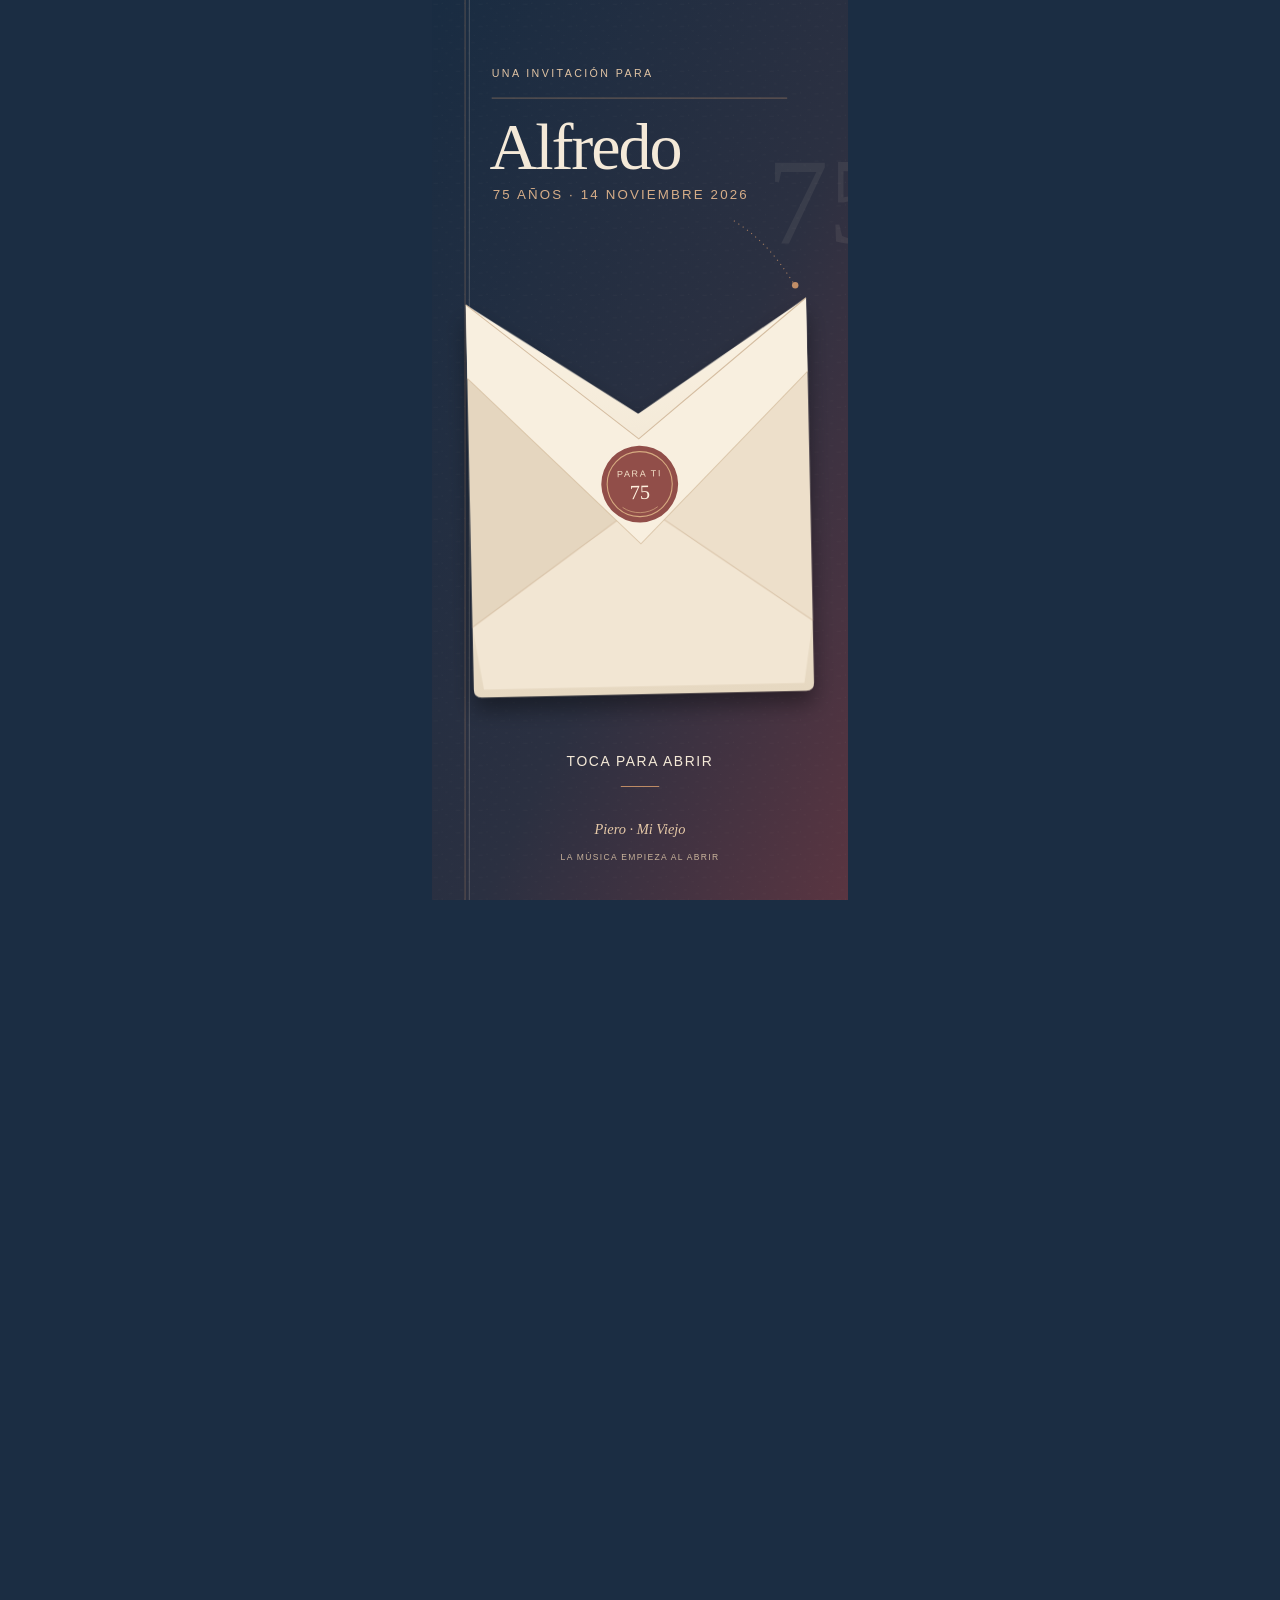
==== index.html @ 509a2fe3 "Publish Alfredo invitation site" ====
<!doctype html>
<html lang="es-MX">
  <head>
    <meta charset="utf-8">
    <meta name="viewport" content="width=device-width, initial-scale=1, viewport-fit=cover">
    <meta name="theme-color" content="#1b2d43">
    <meta name="description" content="Acompáñanos a celebrar los 75 años de Alfredo el sábado 14 de noviembre de 2026 en Glück Salón de Eventos.">
    <title>Mis 75 años · Alfredo</title>
    <link rel="stylesheet" href="./styles.css">
    <script src="./app.js" defer></script>
  </head>
  <body>
    <div id="opening" class="opening" role="dialog" aria-modal="true" aria-label="Invitación cerrada">
      <div class="opening-artboard" id="opening-artboard">
        <img class="opening-background" src="./assets/graphics/apertura-fondo.svg" alt="" aria-hidden="true">
        <img class="envelope-base" src="./assets/graphics/sobre-base.svg" alt="" aria-hidden="true">
        <img class="envelope-flap" src="./assets/graphics/sobre-solapa.svg" alt="" aria-hidden="true">
        <img class="envelope-seal" src="./assets/graphics/sobre-sello.svg" alt="" aria-hidden="true">
        <button id="open-invitation" class="open-target" type="button">
          <span class="visually-hidden">Abrir la invitación y comenzar la música</span>
        </button>
      </div>
    </div>

    <main id="invitation" class="invitation" aria-hidden="true" inert>
      <img class="master-art" src="./master-art.svg" alt="" aria-hidden="true" fetchpriority="high">

      <div class="visual-copy" aria-hidden="true">
        <span class="at sans meta" data-x="43" data-y="90" data-size="18" data-track="4.2">UNA NOCHE PARA CELEBRAR</span>
        <span class="at sans meta align-end" data-x="737" data-y="90" data-size="18" data-track="2.5">14 · XI · 2026</span>
        <span class="at sans meta wine" data-x="48" data-y="1043" data-size="25" data-track="5">MIS</span>
        <span class="at serif title-75" data-x="39" data-y="1294" data-size="252" data-track="-12">75</span>
        <span class="at sans anos" data-x="363" data-y="1191" data-size="58" data-track="5">AÑOS</span>
        <span class="at serif alfredo" data-x="359" data-y="1281" data-size="78">Alfredo</span>
        <span class="at serif italic wine" data-x="363" data-y="1351" data-size="26">Una vida llena de historias</span>
        <span class="at sans micro" data-x="47" data-y="1490" data-size="15" data-track="3">UNA INVITACIÓN HECHA PARA COMPARTIR</span>

        <span class="at sans date-label" data-x="46" data-y="1665" data-size="24" data-track="3">SÁBADO</span>
        <span class="at serif date-number" data-x="26" data-y="2040" data-size="370" data-track="-29">14</span>
        <span class="at sans month" data-x="52" data-y="2131" data-size="27" data-track="2.2">NOVIEMBRE</span>
        <span class="at serif year" data-x="53" data-y="2202" data-size="54">2026</span>
        <span class="at sans time-label" data-x="52" data-y="2319" data-size="22" data-track="1.8">A PARTIR DE</span>
        <span class="at serif event-time" data-x="51" data-y="2405" data-size="58">6:00 p. m.</span>
        <span class="at sans countdown-label" data-x="49" data-y="2550" data-size="22" data-track="3.4">FALTAN</span>
        <div class="at countdown" data-x="48" data-y="2640" data-size="59" role="timer" aria-label="Cuenta regresiva para el cumpleaños de Alfredo">
          <span class="count-unit"><b id="days">—</b><small>días</small></span>
          <span class="count-unit"><b id="hours">—</b><small>hrs</small></span>
          <span class="count-unit"><b id="minutes">—</b><small>min</small></span>
        </div>
        <span class="at sans calendar-overline" data-x="160" data-y="2764" data-size="19" data-track="1.2">GUARDA LA FECHA</span>
        <span class="at serif calendar-label" data-x="160" data-y="2799" data-size="24">Añadir al</span>
        <span class="at serif calendar-label" data-x="160" data-y="2825" data-size="24">calendario</span>
        <span class="at sans venue-overline" data-x="52" data-y="3315" data-size="22" data-track="3.2">NOS ENCONTRAMOS EN</span>
        <span class="at serif venue-name" data-x="46" data-y="3460" data-size="96">Glück</span>
        <span class="at sans venue-type" data-x="53" data-y="3522" data-size="27" data-track="1.4">SALÓN DE EVENTOS</span>
        <span class="at sans address" data-x="52" data-y="3631" data-size="27">Ciprés 585 · Mactumatza</span>
        <span class="at sans address" data-x="52" data-y="3677" data-size="27">29057 Tuxtla Gutiérrez</span>
        <span class="at sans address" data-x="52" data-y="3723" data-size="27">Chiapas, México</span>
        <span class="at sans maps-label" data-x="77" data-y="3844" data-size="23" data-track="1.5">ABRIR EN MAPS ↗</span>

        <span class="at sans micro light" data-x="46" data-y="4424" data-size="15" data-track="3">ALFREDO · 75</span>
        <span class="at serif italic light pause-caption" data-x="46" data-y="5744" data-size="28">Una vida llena de historias.</span>

        <span class="at sans dress-label" data-x="373" data-y="6056" data-size="22" data-track="3">VESTIMENTA</span>
        <span class="at serif dress-line" data-x="369" data-y="6186" data-size="49">Casual</span>
        <span class="at serif italic wine dress-line" data-x="369" data-y="6247" data-size="49">elegante</span>
        <span class="at sans dress-copy" data-x="370" data-y="6361" data-size="32">Ven como te</span>
        <span class="at sans dress-copy" data-x="370" data-y="6411" data-size="32">sientas bien.</span>

        <span class="at sans gifts-label" data-x="49" data-y="7107" data-size="22" data-track="3">UN DETALLE</span>
        <span class="at serif gifts-line" data-x="44" data-y="7235" data-size="51">Tu presencia es</span>
        <span class="at serif italic gifts-line" data-x="44" data-y="7298" data-size="51">lo más importante</span>
        <span class="at serif gifts-line" data-x="44" data-y="7361" data-size="51">para mí.</span>
        <span class="at sans gifts-copy" data-x="47" data-y="7476" data-size="30">No hace falta que me</span>
        <span class="at sans gifts-copy" data-x="47" data-y="7518" data-size="30">traigas un regalo. Si</span>
        <span class="at sans gifts-copy" data-x="47" data-y="7560" data-size="30">deseas tener un detalle</span>
        <span class="at sans gifts-copy" data-x="47" data-y="7602" data-size="30">en efectivo, habrá un</span>
        <span class="at sans gifts-copy" data-x="47" data-y="7644" data-size="30">buzón en la entrada.</span>
        <span class="at sans rsvp-label" data-x="47" data-y="8165" data-size="21" data-track="2.5">CONFIRMA TU ASISTENCIA</span>
        <span class="at serif rsvp-title" data-x="44" data-y="8290" data-size="59">¿Vienes?</span>
        <span class="at sans rsvp-copy" data-x="48" data-y="8401" data-size="28">Confirma antes del</span>
        <span class="at sans rsvp-copy" data-x="48" data-y="8444" data-size="28">1 de noviembre de 2026.</span>
        <span class="at sans whatsapp-overline" data-x="133" data-y="8569" data-size="20" data-track=".8">CONFIRMAR POR</span>
        <span class="at serif whatsapp-label" data-x="133" data-y="8605" data-size="32">WhatsApp</span>
        <span class="at sans phone" data-x="48" data-y="8707" data-size="28" data-track=".7">+52 961 307 0923</span>
        <span class="at serif italic song" data-x="48" data-y="8848" data-size="18">Piero · Mi Viejo</span>
        <span class="at sans music-note" data-x="48" data-y="8934" data-size="19" data-track="1.5">MÚSICA AL ABRIR LA INVITACIÓN</span>
        <span class="at sans ending-meta" data-x="46" data-y="9092" data-size="19" data-track="1.8">UNA NOCHE · UNA CANCIÓN · MUCHAS HISTORIAS</span>

        <span class="at sans closing-label" data-x="49" data-y="9335" data-size="21" data-track="2.7">HASTA PRONTO</span>
        <span class="at serif closing-line" data-x="44" data-y="9438" data-size="43">Será un honor</span>
        <span class="at serif italic closing-line" data-x="44" data-y="9492" data-size="43">compartir esta noche</span>
        <span class="at serif closing-line" data-x="44" data-y="9546" data-size="43">contigo.</span>
        <span class="at sans bottom-meta" data-x="47" data-y="10107" data-size="13" data-track="3">ALFREDO · 75 AÑOS · 14 NOVIEMBRE 2026</span>
      </div>

      <div id="map-view" class="map-view" data-x="45" data-y="3892" data-w="690" data-h="350">
        <iframe title="Mapa real de Glück Salón de Eventos en Tuxtla Gutiérrez" data-src="https://www.google.com/maps?q=Gl%C3%BCck%20Sal%C3%B3n%20de%20Eventos%2C%20Cipr%C3%A9s%20585%2C%20Mactumatza%2C%2029057%20Tuxtla%20Guti%C3%A9rrez%2C%20Chiapas%2C%20M%C3%A9xico&output=embed" loading="lazy" referrerpolicy="no-referrer-when-downgrade"></iframe>
      </div>

      <a id="maps-link" class="hotspot map-hotspot" data-x="52" data-y="3795" data-w="310" data-h="90" target="_blank" rel="noopener noreferrer" aria-label="Abrir Glück Salón de Eventos en Google Maps"></a>
      <button id="calendar-button" class="hotspot calendar-hotspot" data-x="48" data-y="2731" data-w="312" data-h="112" type="button" aria-label="Añadir 75 años de Alfredo al calendario">
        <span class="visually-hidden">Añadir 75 años de Alfredo al calendario</span>
      </button>
      <a id="whatsapp-link" class="hotspot whatsapp-hotspot" data-x="44" data-y="8522" data-w="357" data-h="105" target="_blank" rel="noopener noreferrer" aria-label="Confirmar asistencia por WhatsApp"></a>

      <div class="paper-peel paper-peel--portrait" data-peel="portrait" aria-hidden="true"></div>
      <div class="paper-peel paper-peel--attire" data-peel="attire" aria-hidden="true"></div>
      <div class="paper-peel paper-peel--music" data-peel="music" aria-hidden="true"></div>

      <div class="semantic-content visually-hidden">
        <h1 id="event-title" tabindex="-1">Mis 75 años · Alfredo</h1>
        <section aria-labelledby="semantic-date">
          <h2 id="semantic-date">Fecha y hora</h2>
          <p>Sábado 14 de noviembre de 2026 a las 6:00 p. m., hora de America/Mexico_City.</p>
          <p>Faltan <span id="countdown-words" aria-live="polite">—</span> para la celebración.</p>
        </section>
        <section aria-labelledby="semantic-place">
          <h2 id="semantic-place">Lugar</h2>
          <p>Glück Salón de Eventos, Ciprés 585, Mactumatza, 29057 Tuxtla Gutiérrez, Chiapas, México.</p>
        </section>
        <section aria-labelledby="semantic-attire">
          <h2 id="semantic-attire">Vestimenta</h2>
          <p>Casual elegante. Ven como te sientas bien.</p>
        </section>
        <section aria-labelledby="semantic-gifts">
          <h2 id="semantic-gifts">Regalos</h2>
          <p>Tu presencia es lo más importante para mí. No hace falta que me traigas un regalo. Si deseas tener un detalle en efectivo, habrá un buzón en la entrada.</p>
        </section>
        <section aria-labelledby="semantic-rsvp">
          <h2 id="semantic-rsvp">Confirmación</h2>
          <p>Confirma antes del 1 de noviembre de 2026 al +52 961 307 0923 por WhatsApp.</p>
        </section>
        <p>Será un honor compartir esta noche contigo.</p>
      </div>
    </main>

    <audio id="event-song" preload="none" loop src="./assets/audio/Piero - Mi Viejo - 1970 ® 4K.mp3"></audio>
    <button id="music-toggle" class="music-toggle" type="button" aria-label="Pausar música" aria-pressed="true" hidden>
      <span class="sound-mark" aria-hidden="true"><i></i><i></i><i></i></span>
      <span class="visually-hidden" id="music-label">Pausar música</span>
    </button>
    <p id="audio-status" class="audio-status" aria-live="polite" hidden></p>
  </body>
</html>
---- styles.css ----
:root {
  color-scheme: light;
  --ink: #192b40;
  --paper: #f0e6d2;
  --wine: #914e49;
  --copper: #a87550;
  --night: #1b2d43;
  --serif: Georgia, 'Times New Roman', serif;
  --sans: Arial, Helvetica, sans-serif;
}

* { box-sizing: border-box; }

html {
  background: var(--night);
  scroll-behavior: smooth;
  -webkit-text-size-adjust: 100%;
}

body {
  margin: 0;
  min-width: 320px;
  background: var(--night);
  color: var(--ink);
  font-family: var(--sans);
  overflow-x: hidden;
}

body:not(.is-open) { overflow: hidden; }
body.is-open { overflow-x: hidden; overflow-y: auto; }

button, a { -webkit-tap-highlight-color: transparent; }

.visually-hidden,
.sr-only {
  position: absolute !important;
  width: 1px !important;
  height: 1px !important;
  padding: 0 !important;
  margin: -1px !important;
  overflow: hidden !important;
  clip: rect(0, 0, 0, 0) !important;
  white-space: nowrap !important;
  border: 0 !important;
}

.opening {
  position: fixed;
  z-index: 50;
  inset: 0;
  display: grid;
  place-items: center;
  overflow: hidden;
  background: var(--night);
  transform: translateY(0);
  transition: transform 950ms cubic-bezier(.72, .02, .3, .99);
  will-change: transform;
}

.opening-artboard {
  position: relative;
  width: min(100vw, calc(100svh * .4621));
  aspect-ratio: 390 / 844;
  overflow: visible;
  isolation: isolate;
}

.opening-artboard > img {
  position: absolute;
  inset: 0;
  display: block;
  width: 100%;
  height: 100%;
  object-fit: fill;
  pointer-events: none;
  user-select: none;
}

.opening-background { z-index: 0; }
.envelope-base { z-index: 1; }
.envelope-flap {
  z-index: 2;
  transform-origin: 50% 33.45%;
  transform-style: preserve-3d;
  backface-visibility: hidden;
  transition: transform 760ms cubic-bezier(.2, .74, .3, 1), opacity 650ms ease;
}
.envelope-seal {
  z-index: 3;
  transform-origin: 50% 53.8%;
  transition: transform 320ms ease, opacity 300ms ease;
}

.open-target {
  position: absolute;
  z-index: 5;
  left: 14%;
  top: 82.3%;
  width: 72%;
  height: 8.2%;
  padding: 0;
  border: 0;
  border-radius: 999px;
  background: transparent;
  color: transparent;
  cursor: pointer;
}

.open-target::after {
  position: absolute;
  right: 37%;
  bottom: 10%;
  left: 37%;
  height: 1px;
  background: #bd8b65;
  content: '';
  opacity: 0;
  transform: scaleX(.6);
  transition: opacity 180ms ease, transform 220ms ease;
}

.open-target:hover::after,
.open-target:focus-visible::after { opacity: 1; transform: scaleX(1); }

.opening.is-opening {
  pointer-events: none;
  transform: translateY(-102%);
  transition-delay: 360ms;
}

.opening.is-opening .envelope-flap {
  transform: rotateX(-164deg);
  opacity: .62;
  transition-delay: 70ms;
}

.opening.is-opening .envelope-seal {
  transform: translateY(-14%) scale(.82);
  opacity: 0;
}

.opening.is-opening .envelope-base {
  transform: translateY(-2.5%);
  transition: transform 760ms cubic-bezier(.2, .74, .3, 1);
}

.invitation {
  position: relative;
  width: min(100vw, 430px);
  height: calc(5075px * var(--scale, 1));
  margin-inline: auto;
  overflow: hidden;
  background: var(--paper);
  visibility: hidden;
  isolation: isolate;
}

body.is-open .invitation { visibility: visible; }

.master-art {
  position: absolute;
  z-index: 0;
  inset: 0;
  display: block;
  width: 100%;
  height: 100%;
  object-fit: fill;
  pointer-events: none;
  user-select: none;
}

.visual-copy {
  position: absolute;
  z-index: 2;
  inset: 0;
  pointer-events: none;
  font-synthesis: none;
}

.at {
  position: absolute;
  left: 0;
  top: 0;
  max-width: 96%;
  white-space: nowrap;
  line-height: 1.05;
  transform: translateY(-.82em);
  transform-origin: left bottom;
}

.sans { font-family: var(--sans); }
.serif { font-family: var(--serif); }
.italic { font-style: italic; }
.wine { color: var(--wine); }
.light { color: #f5ead8; }
.meta { color: #27384a; }
.micro { color: #89705d; }
.align-end { transform: translate(-100%, -.82em); }
.title-75 { line-height: .78; }
.anos { color: var(--ink); font-weight: 700; }
.date-label, .time-label { color: #9a574d; }
.date-number { color: var(--ink); line-height: .78; }
.month { color: var(--ink); font-weight: 700; }
.year, .event-time { color: var(--ink); }
.countdown-label { color: var(--wine); }
.countdown {
  display: flex;
  align-items: flex-start;
  gap: 9px;
  color: var(--ink);
  transform: translateY(-.86em);
}
.count-unit {
  display: grid;
  min-width: 34px;
  justify-items: center;
  line-height: .95;
}
.count-unit b {
  font-family: var(--serif);
  font-size: .82em;
  font-weight: 400;
  font-variant-numeric: tabular-nums;
}
.count-unit small {
  margin-top: 2px;
  font-family: var(--sans);
  font-size: .34em;
  letter-spacing: .04em;
  line-height: 1.15;
  text-transform: uppercase;
}
.calendar-overline, .calendar-label { color: #f3e8d6; }
.venue-overline { color: #d6b795; }
.venue-name, .venue-type, .address { color: #f5ead8; }
.maps-label { color: #f5ead8; }
.pause-caption { color: #f5ead8; }
.dress-label, .gifts-label, .closing-label { color: #98534a; }
.rsvp-label { color: #d6b795; }
.dress-line, .dress-copy { color: var(--ink); }
.gifts-line { color: #fff1de; }
.gifts-copy { color: #f4e7d5; }
.rsvp-title { color: #f6ead8; }
.rsvp-copy, .music-note, .ending-meta { color: #f4e8d7; }
.whatsapp-overline, .whatsapp-label { color: var(--ink); }
.phone, .song { color: #d5b38f; }
.closing-line { color: var(--ink); }
.bottom-meta { color: #f5ead8; }

.map-view {
  position: absolute;
  z-index: 1;
  overflow: hidden;
  border: 1px solid rgba(214, 183, 149, .75);
  background: #e3d5c0;
  clip-path: polygon(0 1%, 99.6% 0, 100% 96%, 97% 100%, 0 98%);
}

.map-view iframe {
  display: block;
  width: 100%;
  height: 100%;
  border: 0;
  filter: saturate(.84) sepia(.08);
}

.hotspot {
  position: absolute;
  z-index: 4;
  display: block;
  padding: 0;
  border: 0;
  background: transparent;
  color: transparent;
  cursor: pointer;
  -webkit-tap-highlight-color: transparent;
}

.hotspot:focus-visible {
  outline: 3px solid #f6c889;
  outline-offset: 3px;
  border-radius: 2px;
}

.calendar-hotspot:hover,
.whatsapp-hotspot:hover { filter: drop-shadow(0 4px 5px rgba(20, 33, 48, .24)); transform: translateY(-2px); }
.map-hotspot:hover { background: rgba(255, 250, 239, .08); }

.paper-peel { display: none; }
body.motion-ready .paper-peel {
  position: absolute;
  z-index: 3;
  display: block;
  pointer-events: none;
  transition: transform 720ms cubic-bezier(.18, .72, .26, 1), opacity 200ms ease;
  will-change: transform;
}

.paper-peel--portrait {
  background: linear-gradient(135deg, #eadfc9, #f5eddf 64%, #e3d4bc);
  clip-path: polygon(0 0,100% 0,100% 97%,96% 100%,89% 98%,82% 100%,73% 97%,65% 100%,57% 98%,49% 100%,40% 97%,31% 100%,23% 98%,15% 100%,7% 98%,0 100%);
}
.paper-peel--attire {
  background: linear-gradient(130deg,#f4ead9,#dfd0b9);
  clip-path: polygon(0 0,100% 0,100% 98%,92% 100%,82% 97%,72% 100%,61% 97%,50% 100%,40% 97%,30% 100%,19% 97%,8% 100%,0 98%);
  box-shadow: 5px 8px 15px rgba(33,37,44,.14);
}
.paper-peel--music {
  background: linear-gradient(135deg,#1a2d43,#2c3142);
  clip-path: polygon(0 0,100% 0,100% 100%,0 100%,4% 94%,0 87%,4% 78%,0 68%,4% 58%,0 48%,4% 38%,0 28%,4% 18%,0 9%);
}
.paper-peel.is-open { transform: translateY(-103%); }
.paper-peel--music.is-open { transform: translateX(103%); }

.music-toggle {
  position: fixed;
  z-index: 20;
  right: max(16px, calc((100vw - 430px) / 2 + 16px));
  bottom: max(16px, calc(env(safe-area-inset-bottom) + 12px));
  display: grid;
  width: 44px;
  height: 44px;
  place-items: center;
  padding: 0;
  border: 1px solid rgba(237, 220, 194, .58);
  border-radius: 50%;
  background: rgba(25, 43, 64, .92);
  color: #f6ead8;
  box-shadow: 0 3px 12px rgba(18, 28, 40, .22);
  cursor: pointer;
  transition: background 180ms ease, transform 180ms ease;
}
.music-toggle:hover { background: #914e49; transform: translateY(-1px); }
.music-toggle:focus-visible { outline: 3px solid #f6c889; outline-offset: 3px; }
.music-toggle[hidden] { display: none; }
.sound-mark { display: flex; height: 16px; align-items: center; gap: 3px; }
.sound-mark i { display: block; width: 2px; border-radius: 2px; background: currentColor; animation: sound-wave 760ms ease-in-out infinite alternate; }
.sound-mark i:nth-child(1) { height: 7px; animation-delay: -300ms; }
.sound-mark i:nth-child(2) { height: 14px; animation-delay: -120ms; }
.sound-mark i:nth-child(3) { height: 10px; animation-delay: -500ms; }
.music-toggle.is-paused .sound-mark i { height: 2px; animation: none; }

.audio-status {
  position: fixed;
  z-index: 19;
  right: max(68px, calc((100vw - 430px) / 2 + 68px));
  bottom: max(20px, calc(env(safe-area-inset-bottom) + 16px));
  max-width: 210px;
  margin: 0;
  padding: 8px 11px;
  border-radius: 2px;
  background: #f3e8d6;
  color: var(--ink);
  font: 12px/1.35 var(--sans);
  box-shadow: 0 2px 10px rgba(18, 28, 40, .2);
}
.audio-status[hidden] { display: none; }

@keyframes sound-wave {
  from { transform: scaleY(.5); }
  to { transform: scaleY(1); }
}

@media (prefers-reduced-motion: reduce) {
  html { scroll-behavior: auto; }
  *, *::before, *::after {
    animation-duration: .01ms !important;
    animation-iteration-count: 1 !important;
    transition-duration: .01ms !important;
    scroll-behavior: auto !important;
  }
  .paper-peel { display: none !important; }
}
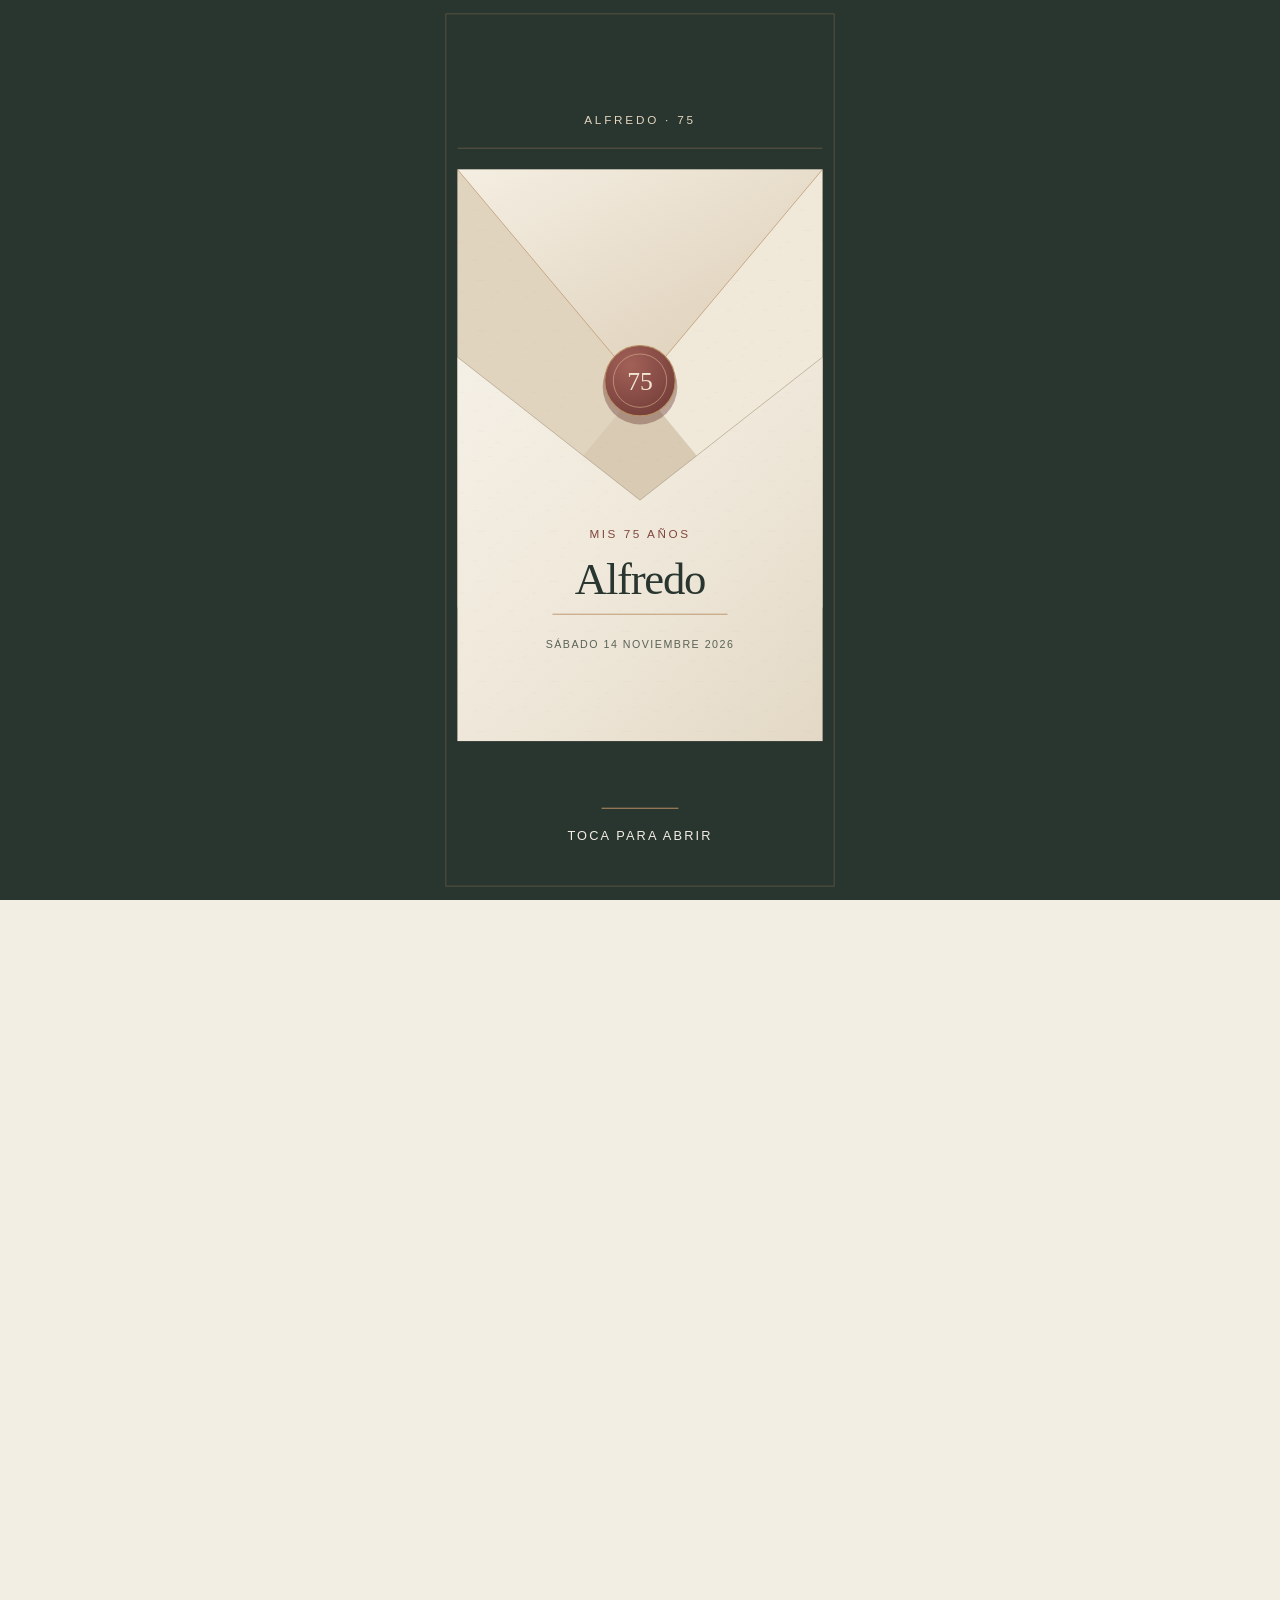
==== commit b99df0fd: "Publish new editorial invitation candidate" ====
--- a/index.html
+++ b/index.html
@@ -3,143 +3,87 @@
   <head>
     <meta charset="utf-8">
     <meta name="viewport" content="width=device-width, initial-scale=1, viewport-fit=cover">
-    <meta name="theme-color" content="#1b2d43">
-    <meta name="description" content="Acompáñanos a celebrar los 75 años de Alfredo el sábado 14 de noviembre de 2026 en Glück Salón de Eventos.">
+    <meta name="theme-color" content="#29352f">
+    <meta name="description" content="Invitación a los 75 años de Alfredo, el sábado 14 de noviembre de 2026 en Glück Salón de Eventos.">
     <title>Mis 75 años · Alfredo</title>
+    <link rel="preload" as="image" href="./assets/graphics/apertura-fondo.svg" type="image/svg+xml">
+    <link rel="preload" as="image" href="./design/master-nueva.svg" type="image/svg+xml">
     <link rel="stylesheet" href="./styles.css">
-    <script src="./app.js" defer></script>
+    <script src="./script.js" defer></script>
   </head>
-  <body>
+  <body class="is-closed">
     <div id="opening" class="opening" role="dialog" aria-modal="true" aria-label="Invitación cerrada">
-      <div class="opening-artboard" id="opening-artboard">
-        <img class="opening-background" src="./assets/graphics/apertura-fondo.svg" alt="" aria-hidden="true">
-        <img class="envelope-base" src="./assets/graphics/sobre-base.svg" alt="" aria-hidden="true">
-        <img class="envelope-flap" src="./assets/graphics/sobre-solapa.svg" alt="" aria-hidden="true">
-        <img class="envelope-seal" src="./assets/graphics/sobre-sello.svg" alt="" aria-hidden="true">
-        <button id="open-invitation" class="open-target" type="button">
+      <div class="opening-artboard">
+        <img class="opening-layer opening-background" src="./assets/graphics/apertura-fondo.svg" alt="" aria-hidden="true">
+        <img class="opening-layer envelope-body" src="./assets/graphics/sobre-cuerpo.svg" alt="" aria-hidden="true">
+        <img class="opening-layer envelope-flap" src="./assets/graphics/sobre-solapa.svg" alt="" aria-hidden="true">
+        <img class="opening-layer envelope-seal" src="./assets/graphics/sobre-sello.svg" alt="" aria-hidden="true">
+        <button id="open-invitation" class="open-target" type="button" aria-label="Abrir la invitación y comenzar la música">
           <span class="visually-hidden">Abrir la invitación y comenzar la música</span>
         </button>
       </div>
     </div>
 
     <main id="invitation" class="invitation" aria-hidden="true" inert>
-      <img class="master-art" src="./master-art.svg" alt="" aria-hidden="true" fetchpriority="high">
+      <h1 id="event-title" class="visually-hidden" tabindex="-1">Mis 75 años · Alfredo</h1>
+      <div class="artboard">
+        <img class="master-art" src="./design/master-nueva.svg" alt="" aria-hidden="true" fetchpriority="high">
+        <button id="music-toggle" class="music-toggle" type="button" aria-label="Pausar música" aria-pressed="true" hidden>
+          <span class="sound-mark" aria-hidden="true"><i></i><i></i><i></i></span>
+          <span id="music-label" class="visually-hidden">Pausar música</span>
+        </button>
+        <div class="paper-reveal paper-reveal--pause" data-reveal="pause" aria-hidden="true"></div>
+        <div class="paper-reveal paper-reveal--closing" data-reveal="closing" aria-hidden="true"></div>
 
-      <div class="visual-copy" aria-hidden="true">
-        <span class="at sans meta" data-x="43" data-y="90" data-size="18" data-track="4.2">UNA NOCHE PARA CELEBRAR</span>
-        <span class="at sans meta align-end" data-x="737" data-y="90" data-size="18" data-track="2.5">14 · XI · 2026</span>
-        <span class="at sans meta wine" data-x="48" data-y="1043" data-size="25" data-track="5">MIS</span>
-        <span class="at serif title-75" data-x="39" data-y="1294" data-size="252" data-track="-12">75</span>
-        <span class="at sans anos" data-x="363" data-y="1191" data-size="58" data-track="5">AÑOS</span>
-        <span class="at serif alfredo" data-x="359" data-y="1281" data-size="78">Alfredo</span>
-        <span class="at serif italic wine" data-x="363" data-y="1351" data-size="26">Una vida llena de historias</span>
-        <span class="at sans micro" data-x="47" data-y="1490" data-size="15" data-track="3">UNA INVITACIÓN HECHA PARA COMPARTIR</span>
+        <div class="countdown-values" aria-hidden="true">
+          <span id="days">—</span>
+          <span id="hours">—</span>
+          <span id="minutes">—</span>
+        </div>
 
-        <span class="at sans date-label" data-x="46" data-y="1665" data-size="24" data-track="3">SÁBADO</span>
-        <span class="at serif date-number" data-x="26" data-y="2040" data-size="370" data-track="-29">14</span>
-        <span class="at sans month" data-x="52" data-y="2131" data-size="27" data-track="2.2">NOVIEMBRE</span>
-        <span class="at serif year" data-x="53" data-y="2202" data-size="54">2026</span>
-        <span class="at sans time-label" data-x="52" data-y="2319" data-size="22" data-track="1.8">A PARTIR DE</span>
-        <span class="at serif event-time" data-x="51" data-y="2405" data-size="58">6:00 p. m.</span>
-        <span class="at sans countdown-label" data-x="49" data-y="2550" data-size="22" data-track="3.4">FALTAN</span>
-        <div class="at countdown" data-x="48" data-y="2640" data-size="59" role="timer" aria-label="Cuenta regresiva para el cumpleaños de Alfredo">
-          <span class="count-unit"><b id="days">—</b><small>días</small></span>
-          <span class="count-unit"><b id="hours">—</b><small>hrs</small></span>
-          <span class="count-unit"><b id="minutes">—</b><small>min</small></span>
-        </div>
-        <span class="at sans calendar-overline" data-x="160" data-y="2764" data-size="19" data-track="1.2">GUARDA LA FECHA</span>
-        <span class="at serif calendar-label" data-x="160" data-y="2799" data-size="24">Añadir al</span>
-        <span class="at serif calendar-label" data-x="160" data-y="2825" data-size="24">calendario</span>
-        <span class="at sans venue-overline" data-x="52" data-y="3315" data-size="22" data-track="3.2">NOS ENCONTRAMOS EN</span>
-        <span class="at serif venue-name" data-x="46" data-y="3460" data-size="96">Glück</span>
-        <span class="at sans venue-type" data-x="53" data-y="3522" data-size="27" data-track="1.4">SALÓN DE EVENTOS</span>
-        <span class="at sans address" data-x="52" data-y="3631" data-size="27">Ciprés 585 · Mactumatza</span>
-        <span class="at sans address" data-x="52" data-y="3677" data-size="27">29057 Tuxtla Gutiérrez</span>
-        <span class="at sans address" data-x="52" data-y="3723" data-size="27">Chiapas, México</span>
-        <span class="at sans maps-label" data-x="77" data-y="3844" data-size="23" data-track="1.5">ABRIR EN MAPS ↗</span>
+        <iframe
+          id="venue-map"
+          class="map-frame"
+          title="Mapa real de Glück Salón de Eventos en Tuxtla Gutiérrez"
+          data-src="https://www.google.com/maps?q=Gl%C3%BCck%20Sal%C3%B3n%20de%20Eventos%2C%20Cipr%C3%A9s%20585%2C%20Mactumatza%2C%2029057%20Tuxtla%20Guti%C3%A9rrez%2C%20Chiapas%2C%20M%C3%A9xico&output=embed"
+          loading="lazy"
+          referrerpolicy="no-referrer-when-downgrade"></iframe>
 
-        <span class="at sans micro light" data-x="46" data-y="4424" data-size="15" data-track="3">ALFREDO · 75</span>
-        <span class="at serif italic light pause-caption" data-x="46" data-y="5744" data-size="28">Una vida llena de historias.</span>
+        <button id="calendar-button" class="hotspot calendar-hotspot" type="button" aria-label="Añadir 75 años de Alfredo al calendario"></button>
+        <a id="maps-link" class="hotspot maps-hotspot" target="_blank" rel="noopener noreferrer" aria-label="Abrir Glück Salón de Eventos en Google Maps"></a>
+        <a id="whatsapp-link" class="hotspot whatsapp-hotspot" target="_blank" rel="noopener noreferrer" aria-label="Confirmar asistencia por WhatsApp al +52 961 307 0923"></a>
 
-        <span class="at sans dress-label" data-x="373" data-y="6056" data-size="22" data-track="3">VESTIMENTA</span>
-        <span class="at serif dress-line" data-x="369" data-y="6186" data-size="49">Casual</span>
-        <span class="at serif italic wine dress-line" data-x="369" data-y="6247" data-size="49">elegante</span>
-        <span class="at sans dress-copy" data-x="370" data-y="6361" data-size="32">Ven como te</span>
-        <span class="at sans dress-copy" data-x="370" data-y="6411" data-size="32">sientas bien.</span>
-
-        <span class="at sans gifts-label" data-x="49" data-y="7107" data-size="22" data-track="3">UN DETALLE</span>
-        <span class="at serif gifts-line" data-x="44" data-y="7235" data-size="51">Tu presencia es</span>
-        <span class="at serif italic gifts-line" data-x="44" data-y="7298" data-size="51">lo más importante</span>
-        <span class="at serif gifts-line" data-x="44" data-y="7361" data-size="51">para mí.</span>
-        <span class="at sans gifts-copy" data-x="47" data-y="7476" data-size="30">No hace falta que me</span>
-        <span class="at sans gifts-copy" data-x="47" data-y="7518" data-size="30">traigas un regalo. Si</span>
-        <span class="at sans gifts-copy" data-x="47" data-y="7560" data-size="30">deseas tener un detalle</span>
-        <span class="at sans gifts-copy" data-x="47" data-y="7602" data-size="30">en efectivo, habrá un</span>
-        <span class="at sans gifts-copy" data-x="47" data-y="7644" data-size="30">buzón en la entrada.</span>
-        <span class="at sans rsvp-label" data-x="47" data-y="8165" data-size="21" data-track="2.5">CONFIRMA TU ASISTENCIA</span>
-        <span class="at serif rsvp-title" data-x="44" data-y="8290" data-size="59">¿Vienes?</span>
-        <span class="at sans rsvp-copy" data-x="48" data-y="8401" data-size="28">Confirma antes del</span>
-        <span class="at sans rsvp-copy" data-x="48" data-y="8444" data-size="28">1 de noviembre de 2026.</span>
-        <span class="at sans whatsapp-overline" data-x="133" data-y="8569" data-size="20" data-track=".8">CONFIRMAR POR</span>
-        <span class="at serif whatsapp-label" data-x="133" data-y="8605" data-size="32">WhatsApp</span>
-        <span class="at sans phone" data-x="48" data-y="8707" data-size="28" data-track=".7">+52 961 307 0923</span>
-        <span class="at serif italic song" data-x="48" data-y="8848" data-size="18">Piero · Mi Viejo</span>
-        <span class="at sans music-note" data-x="48" data-y="8934" data-size="19" data-track="1.5">MÚSICA AL ABRIR LA INVITACIÓN</span>
-        <span class="at sans ending-meta" data-x="46" data-y="9092" data-size="19" data-track="1.8">UNA NOCHE · UNA CANCIÓN · MUCHAS HISTORIAS</span>
-
-        <span class="at sans closing-label" data-x="49" data-y="9335" data-size="21" data-track="2.7">HASTA PRONTO</span>
-        <span class="at serif closing-line" data-x="44" data-y="9438" data-size="43">Será un honor</span>
-        <span class="at serif italic closing-line" data-x="44" data-y="9492" data-size="43">compartir esta noche</span>
-        <span class="at serif closing-line" data-x="44" data-y="9546" data-size="43">contigo.</span>
-        <span class="at sans bottom-meta" data-x="47" data-y="10107" data-size="13" data-track="3">ALFREDO · 75 AÑOS · 14 NOVIEMBRE 2026</span>
+        <div id="countdown-label" class="visually-hidden" role="timer" aria-live="off">Faltan — para la celebración.</div>
       </div>
 
-      <div id="map-view" class="map-view" data-x="45" data-y="3892" data-w="690" data-h="350">
-        <iframe title="Mapa real de Glück Salón de Eventos en Tuxtla Gutiérrez" data-src="https://www.google.com/maps?q=Gl%C3%BCck%20Sal%C3%B3n%20de%20Eventos%2C%20Cipr%C3%A9s%20585%2C%20Mactumatza%2C%2029057%20Tuxtla%20Guti%C3%A9rrez%2C%20Chiapas%2C%20M%C3%A9xico&output=embed" loading="lazy" referrerpolicy="no-referrer-when-downgrade"></iframe>
-      </div>
-
-      <a id="maps-link" class="hotspot map-hotspot" data-x="52" data-y="3795" data-w="310" data-h="90" target="_blank" rel="noopener noreferrer" aria-label="Abrir Glück Salón de Eventos en Google Maps"></a>
-      <button id="calendar-button" class="hotspot calendar-hotspot" data-x="48" data-y="2731" data-w="312" data-h="112" type="button" aria-label="Añadir 75 años de Alfredo al calendario">
-        <span class="visually-hidden">Añadir 75 años de Alfredo al calendario</span>
-      </button>
-      <a id="whatsapp-link" class="hotspot whatsapp-hotspot" data-x="44" data-y="8522" data-w="357" data-h="105" target="_blank" rel="noopener noreferrer" aria-label="Confirmar asistencia por WhatsApp"></a>
-
-      <div class="paper-peel paper-peel--portrait" data-peel="portrait" aria-hidden="true"></div>
-      <div class="paper-peel paper-peel--attire" data-peel="attire" aria-hidden="true"></div>
-      <div class="paper-peel paper-peel--music" data-peel="music" aria-hidden="true"></div>
-
-      <div class="semantic-content visually-hidden">
-        <h1 id="event-title" tabindex="-1">Mis 75 años · Alfredo</h1>
-        <section aria-labelledby="semantic-date">
-          <h2 id="semantic-date">Fecha y hora</h2>
+      <div class="visually-hidden">
+        <section aria-labelledby="event-date-heading">
+          <h2 id="event-date-heading">Fecha y hora</h2>
           <p>Sábado 14 de noviembre de 2026 a las 6:00 p. m., hora de America/Mexico_City.</p>
-          <p>Faltan <span id="countdown-words" aria-live="polite">—</span> para la celebración.</p>
+          <p id="countdown-words">Cuenta regresiva para la celebración.</p>
         </section>
-        <section aria-labelledby="semantic-place">
-          <h2 id="semantic-place">Lugar</h2>
+        <section aria-labelledby="event-place-heading">
+          <h2 id="event-place-heading">Lugar</h2>
           <p>Glück Salón de Eventos, Ciprés 585, Mactumatza, 29057 Tuxtla Gutiérrez, Chiapas, México.</p>
         </section>
-        <section aria-labelledby="semantic-attire">
-          <h2 id="semantic-attire">Vestimenta</h2>
+        <section aria-labelledby="event-attire-heading">
+          <h2 id="event-attire-heading">Vestimenta</h2>
           <p>Casual elegante. Ven como te sientas bien.</p>
         </section>
-        <section aria-labelledby="semantic-gifts">
-          <h2 id="semantic-gifts">Regalos</h2>
+        <section aria-labelledby="event-gifts-heading">
+          <h2 id="event-gifts-heading">Regalos</h2>
           <p>Tu presencia es lo más importante para mí. No hace falta que me traigas un regalo. Si deseas tener un detalle en efectivo, habrá un buzón en la entrada.</p>
         </section>
-        <section aria-labelledby="semantic-rsvp">
-          <h2 id="semantic-rsvp">Confirmación</h2>
+        <section aria-labelledby="event-rsvp-heading">
+          <h2 id="event-rsvp-heading">Confirmación</h2>
           <p>Confirma antes del 1 de noviembre de 2026 al +52 961 307 0923 por WhatsApp.</p>
+          <p>La música comienza al abrir la invitación: Piero, Mi Viejo.</p>
         </section>
         <p>Será un honor compartir esta noche contigo.</p>
       </div>
     </main>
 
-    <audio id="event-song" preload="none" loop src="./assets/audio/Piero - Mi Viejo - 1970 ® 4K.mp3"></audio>
-    <button id="music-toggle" class="music-toggle" type="button" aria-label="Pausar música" aria-pressed="true" hidden>
-      <span class="sound-mark" aria-hidden="true"><i></i><i></i><i></i></span>
-      <span class="visually-hidden" id="music-label">Pausar música</span>
-    </button>
-    <p id="audio-status" class="audio-status" aria-live="polite" hidden></p>
+    <p id="audio-status" class="audio-status" role="status" aria-live="polite" hidden></p>
+    <audio id="event-song" preload="none" src="./assets/audio/piero-mi-viejo.mp3"></audio>
   </body>
 </html>
--- a/styles.css
+++ b/styles.css
@@ -1,71 +1,72 @@
 :root {
   color-scheme: light;
-  --ink: #192b40;
-  --paper: #f0e6d2;
-  --wine: #914e49;
-  --copper: #a87550;
-  --night: #1b2d43;
-  --serif: Georgia, 'Times New Roman', serif;
-  --sans: Arial, Helvetica, sans-serif;
+  --paper: #f2eee3;
+  --ink: #29352f;
+  --wine: #80473f;
+  --copper: #b78d62;
+  --sans: Arial, sans-serif;
+  --serif: Georgia, serif;
 }
 
 * { box-sizing: border-box; }
 
 html {
-  background: var(--night);
+  min-height: 100%;
+  background: var(--ink);
   scroll-behavior: smooth;
   -webkit-text-size-adjust: 100%;
+  text-size-adjust: 100%;
 }
 
 body {
+  min-height: 100%;
   margin: 0;
-  min-width: 320px;
-  background: var(--night);
+  background: var(--paper);
   color: var(--ink);
   font-family: var(--sans);
-  overflow-x: hidden;
-}
-
-body:not(.is-open) { overflow: hidden; }
-body.is-open { overflow-x: hidden; overflow-y: auto; }
-
+}
+
+body.is-closed { overflow: hidden; }
 button, a { -webkit-tap-highlight-color: transparent; }
-
-.visually-hidden,
-.sr-only {
+button { font: inherit; }
+
+.visually-hidden {
   position: absolute !important;
   width: 1px !important;
   height: 1px !important;
-  padding: 0 !important;
-  margin: -1px !important;
   overflow: hidden !important;
   clip: rect(0, 0, 0, 0) !important;
+  clip-path: inset(50%) !important;
   white-space: nowrap !important;
-  border: 0 !important;
 }
 
 .opening {
   position: fixed;
-  z-index: 50;
+  z-index: 30;
   inset: 0;
   display: grid;
   place-items: center;
   overflow: hidden;
-  background: var(--night);
+  background: var(--ink);
+  opacity: 1;
   transform: translateY(0);
-  transition: transform 950ms cubic-bezier(.72, .02, .3, .99);
+  transition: transform 720ms cubic-bezier(.2, .74, .3, 1) 380ms, opacity 220ms ease 1s;
   will-change: transform;
 }
 
 .opening-artboard {
   position: relative;
-  width: min(100vw, calc(100svh * .4621));
+  width: min(100vw, 430px, 46.21svh);
   aspect-ratio: 390 / 844;
-  overflow: visible;
+  overflow: hidden;
   isolation: isolate;
 }
 
-.opening-artboard > img {
+@supports not (height: 1svh) {
+  .opening-artboard { width: min(100vw, 430px, 46.21vh); }
+}
+
+.opening-layer {
   position: absolute;
   inset: 0;
   display: block;
@@ -77,191 +78,162 @@
 }
 
 .opening-background { z-index: 0; }
-.envelope-base { z-index: 1; }
+.envelope-body { z-index: 1; transition: transform 720ms cubic-bezier(.2, .74, .3, 1), opacity 520ms ease; }
 .envelope-flap {
   z-index: 2;
-  transform-origin: 50% 33.45%;
+  transform-origin: 50% 43%;
   transform-style: preserve-3d;
   backface-visibility: hidden;
-  transition: transform 760ms cubic-bezier(.2, .74, .3, 1), opacity 650ms ease;
+  transition: transform 720ms cubic-bezier(.2, .74, .3, 1), opacity 620ms ease;
 }
 .envelope-seal {
   z-index: 3;
-  transform-origin: 50% 53.8%;
-  transition: transform 320ms ease, opacity 300ms ease;
+  transform-origin: 50% 43%;
+  transition: transform 280ms ease, opacity 260ms ease;
 }
 
 .open-target {
   position: absolute;
   z-index: 5;
-  left: 14%;
-  top: 82.3%;
-  width: 72%;
-  height: 8.2%;
+  inset: 0;
+  width: 100%;
+  height: 100%;
   padding: 0;
   border: 0;
-  border-radius: 999px;
   background: transparent;
-  color: transparent;
   cursor: pointer;
 }
 
-.open-target::after {
-  position: absolute;
-  right: 37%;
-  bottom: 10%;
-  left: 37%;
-  height: 1px;
-  background: #bd8b65;
-  content: '';
+.open-target:focus-visible {
+  outline: 2px solid #f2eee3;
+  outline-offset: -7px;
+}
+
+@media (hover: hover) {
+  .opening-artboard:has(.open-target:hover) .envelope-seal { transform: scale(1.035); }
+}
+
+.opening-artboard:has(.open-target:active) .envelope-seal { transform: scale(.96); }
+
+.opening.is-opening {
+  pointer-events: none;
   opacity: 0;
-  transform: scaleX(.6);
-  transition: opacity 180ms ease, transform 220ms ease;
-}
-
-.open-target:hover::after,
-.open-target:focus-visible::after { opacity: 1; transform: scaleX(1); }
-
-.opening.is-opening {
-  pointer-events: none;
-  transform: translateY(-102%);
-  transition-delay: 360ms;
-}
-
-.opening.is-opening .envelope-flap {
+  transform: translateY(-104%);
+}
+
+.opening.is-preparing .envelope-flap {
   transform: rotateX(-164deg);
-  opacity: .62;
-  transition-delay: 70ms;
-}
-
-.opening.is-opening .envelope-seal {
-  transform: translateY(-14%) scale(.82);
+  opacity: .5;
+  transition-delay: 40ms;
+}
+
+.opening.is-preparing .envelope-seal {
+  transform: translateY(-1.6%) scale(.82);
   opacity: 0;
 }
 
-.opening.is-opening .envelope-base {
-  transform: translateY(-2.5%);
-  transition: transform 760ms cubic-bezier(.2, .74, .3, 1);
+.opening.is-opening .envelope-body {
+  transform: translateY(.7%);
+  opacity: .82;
 }
 
 .invitation {
   position: relative;
-  width: min(100vw, 430px);
-  height: calc(5075px * var(--scale, 1));
+  width: min(100%, 430px);
   margin-inline: auto;
-  overflow: hidden;
+  overflow: clip;
   background: var(--paper);
+  isolation: isolate;
   visibility: hidden;
-  isolation: isolate;
-}
-
-body.is-open .invitation { visibility: visible; }
+  opacity: 0;
+}
+
+body.is-open .invitation {
+  visibility: visible;
+  opacity: 1;
+  transition: opacity 380ms ease 220ms;
+}
+
+.artboard { position: relative; width: 100%; }
 
 .master-art {
-  position: absolute;
-  z-index: 0;
-  inset: 0;
   display: block;
   width: 100%;
-  height: 100%;
-  object-fit: fill;
+  height: auto;
   pointer-events: none;
   user-select: none;
 }
 
-.visual-copy {
+.paper-reveal {
+  position: absolute;
+  z-index: 3;
+  display: none;
+  pointer-events: none;
+  background: linear-gradient(135deg, #f5f0e6 0%, #eee7da 72%, #e3d8c5 100%);
+  box-shadow: 0 6px 12px rgba(31, 40, 34, .15);
+  transition: transform 760ms cubic-bezier(.18, .72, .26, 1), opacity 180ms ease;
+  will-change: transform;
+}
+
+body.motion-ready .paper-reveal { display: block; }
+.paper-reveal[hidden] { display: none !important; }
+
+.paper-reveal--pause {
+  top: 39.0282%;
+  left: 0;
+  width: 100%;
+  height: 13.6364%;
+  clip-path: polygon(0 0, 100% 0, 100% 97%, 93% 100%, 0 97%);
+}
+
+.paper-reveal--closing {
+  top: 89.0282%;
+  left: 0;
+  width: 100%;
+  height: 6.301%;
+  clip-path: polygon(0 0, 100% 0, 100% 100%, 0 100%);
+}
+
+.paper-reveal--pause.is-open { transform: translateY(-104%); }
+.paper-reveal--closing.is-open { transform: translateX(104%); }
+
+.countdown-values {
   position: absolute;
   z-index: 2;
-  inset: 0;
-  pointer-events: none;
-  font-synthesis: none;
-}
-
-.at {
-  position: absolute;
-  left: 0;
-  top: 0;
-  max-width: 96%;
-  white-space: nowrap;
-  line-height: 1.05;
-  transform: translateY(-.82em);
-  transform-origin: left bottom;
-}
-
-.sans { font-family: var(--sans); }
-.serif { font-family: var(--serif); }
-.italic { font-style: italic; }
-.wine { color: var(--wine); }
-.light { color: #f5ead8; }
-.meta { color: #27384a; }
-.micro { color: #89705d; }
-.align-end { transform: translate(-100%, -.82em); }
-.title-75 { line-height: .78; }
-.anos { color: var(--ink); font-weight: 700; }
-.date-label, .time-label { color: #9a574d; }
-.date-number { color: var(--ink); line-height: .78; }
-.month { color: var(--ink); font-weight: 700; }
-.year, .event-time { color: var(--ink); }
-.countdown-label { color: var(--wine); }
-.countdown {
+  top: 22.12%;
+  left: 10.77%;
   display: flex;
+  width: 78.46%;
+  height: 1.05%;
   align-items: flex-start;
-  gap: 9px;
-  color: var(--ink);
-  transform: translateY(-.86em);
-}
-.count-unit {
-  display: grid;
-  min-width: 34px;
-  justify-items: center;
-  line-height: .95;
-}
-.count-unit b {
+  justify-content: space-between;
+  color: var(--paper);
   font-family: var(--serif);
-  font-size: .82em;
-  font-weight: 400;
+  font-size: 10vw;
   font-variant-numeric: tabular-nums;
-}
-.count-unit small {
-  margin-top: 2px;
-  font-family: var(--sans);
-  font-size: .34em;
-  letter-spacing: .04em;
-  line-height: 1.15;
-  text-transform: uppercase;
-}
-.calendar-overline, .calendar-label { color: #f3e8d6; }
-.venue-overline { color: #d6b795; }
-.venue-name, .venue-type, .address { color: #f5ead8; }
-.maps-label { color: #f5ead8; }
-.pause-caption { color: #f5ead8; }
-.dress-label, .gifts-label, .closing-label { color: #98534a; }
-.rsvp-label { color: #d6b795; }
-.dress-line, .dress-copy { color: var(--ink); }
-.gifts-line { color: #fff1de; }
-.gifts-copy { color: #f4e7d5; }
-.rsvp-title { color: #f6ead8; }
-.rsvp-copy, .music-note, .ending-meta { color: #f4e8d7; }
-.whatsapp-overline, .whatsapp-label { color: var(--ink); }
-.phone, .song { color: #d5b38f; }
-.closing-line { color: var(--ink); }
-.bottom-meta { color: #f5ead8; }
-
-.map-view {
+  line-height: 1;
+  pointer-events: none;
+}
+
+@media (min-width: 430px) {
+  .countdown-values { font-size: 43px; }
+}
+
+.countdown-values span {
+  width: 26.15%;
+  text-align: center;
+}
+
+.map-frame {
   position: absolute;
   z-index: 1;
-  overflow: hidden;
-  border: 1px solid rgba(214, 183, 149, .75);
-  background: #e3d5c0;
-  clip-path: polygon(0 1%, 99.6% 0, 100% 96%, 97% 100%, 0 98%);
-}
-
-.map-view iframe {
+  top: 31.6611%;
+  left: 6.1538%;
   display: block;
-  width: 100%;
-  height: 100%;
+  width: 87.6923%;
+  height: 3.6834%;
   border: 0;
-  filter: saturate(.84) sepia(.08);
+  background: #ded9ce;
 }
 
 .hotspot {
@@ -273,66 +245,73 @@
   background: transparent;
   color: transparent;
   cursor: pointer;
+  border-radius: 3px;
+  transition: background-color 160ms ease, transform 160ms ease;
   -webkit-tap-highlight-color: transparent;
 }
 
+@media (hover: hover) {
+  .hotspot:hover { background-color: rgba(183, 141, 98, .14); }
+}
+
+.hotspot:active { background-color: rgba(183, 141, 98, .22); transform: scale(.995); }
+
+.calendar-hotspot {
+  top: 23.95%;
+  left: 7.18%;
+  width: 86%;
+  height: 1.1%;
+}
+
+.maps-hotspot {
+  top: 35.48%;
+  left: 6.4%;
+  width: 42%;
+  height: 1.35%;
+}
+
+.whatsapp-hotspot {
+  top: 82.45%;
+  left: 6.4%;
+  width: 87.2%;
+  height: 1.46%;
+}
+
 .hotspot:focus-visible {
-  outline: 3px solid #f6c889;
+  outline: 2px solid #d9c6aa;
   outline-offset: 3px;
   border-radius: 2px;
 }
 
-.calendar-hotspot:hover,
-.whatsapp-hotspot:hover { filter: drop-shadow(0 4px 5px rgba(20, 33, 48, .24)); transform: translateY(-2px); }
-.map-hotspot:hover { background: rgba(255, 250, 239, .08); }
-
-.paper-peel { display: none; }
-body.motion-ready .paper-peel {
-  position: absolute;
-  z-index: 3;
-  display: block;
-  pointer-events: none;
-  transition: transform 720ms cubic-bezier(.18, .72, .26, 1), opacity 200ms ease;
-  will-change: transform;
-}
-
-.paper-peel--portrait {
-  background: linear-gradient(135deg, #eadfc9, #f5eddf 64%, #e3d4bc);
-  clip-path: polygon(0 0,100% 0,100% 97%,96% 100%,89% 98%,82% 100%,73% 97%,65% 100%,57% 98%,49% 100%,40% 97%,31% 100%,23% 98%,15% 100%,7% 98%,0 100%);
-}
-.paper-peel--attire {
-  background: linear-gradient(130deg,#f4ead9,#dfd0b9);
-  clip-path: polygon(0 0,100% 0,100% 98%,92% 100%,82% 97%,72% 100%,61% 97%,50% 100%,40% 97%,30% 100%,19% 97%,8% 100%,0 98%);
-  box-shadow: 5px 8px 15px rgba(33,37,44,.14);
-}
-.paper-peel--music {
-  background: linear-gradient(135deg,#1a2d43,#2c3142);
-  clip-path: polygon(0 0,100% 0,100% 100%,0 100%,4% 94%,0 87%,4% 78%,0 68%,4% 58%,0 48%,4% 38%,0 28%,4% 18%,0 9%);
-}
-.paper-peel.is-open { transform: translateY(-103%); }
-.paper-peel--music.is-open { transform: translateX(103%); }
+.calendar-hotspot:focus-visible,
+.whatsapp-hotspot:focus-visible {
+  outline-color: var(--wine);
+}
 
 .music-toggle {
-  position: fixed;
+  position: absolute;
   z-index: 20;
-  right: max(16px, calc((100vw - 430px) / 2 + 16px));
-  bottom: max(16px, calc(env(safe-area-inset-bottom) + 12px));
+  top: 10px;
+  right: 14px;
+  bottom: auto;
   display: grid;
   width: 44px;
   height: 44px;
   place-items: center;
   padding: 0;
-  border: 1px solid rgba(237, 220, 194, .58);
+  border: 1px solid rgba(128, 71, 63, .48);
   border-radius: 50%;
-  background: rgba(25, 43, 64, .92);
-  color: #f6ead8;
-  box-shadow: 0 3px 12px rgba(18, 28, 40, .22);
+  background: rgba(242, 238, 227, .96);
+  color: var(--ink);
+  box-shadow: 0 2px 9px rgba(27, 36, 31, .2);
   cursor: pointer;
-  transition: background 180ms ease, transform 180ms ease;
-}
-.music-toggle:hover { background: #914e49; transform: translateY(-1px); }
-.music-toggle:focus-visible { outline: 3px solid #f6c889; outline-offset: 3px; }
+  transition: background-color 180ms ease, transform 180ms ease;
+}
+
+.music-toggle:hover { background: var(--wine); color: var(--paper); transform: translateY(-1px); }
+.music-toggle:focus-visible { outline: 3px solid #d9c6aa; outline-offset: 3px; }
 .music-toggle[hidden] { display: none; }
+
 .sound-mark { display: flex; height: 16px; align-items: center; gap: 3px; }
 .sound-mark i { display: block; width: 2px; border-radius: 2px; background: currentColor; animation: sound-wave 760ms ease-in-out infinite alternate; }
 .sound-mark i:nth-child(1) { height: 7px; animation-delay: -300ms; }
@@ -343,17 +322,18 @@
 .audio-status {
   position: fixed;
   z-index: 19;
-  right: max(68px, calc((100vw - 430px) / 2 + 68px));
-  bottom: max(20px, calc(env(safe-area-inset-bottom) + 16px));
-  max-width: 210px;
+  right: 68px;
+  bottom: max(18px, calc(env(safe-area-inset-bottom) + 14px));
+  max-width: min(240px, calc(100vw - 94px));
   margin: 0;
   padding: 8px 11px;
-  border-radius: 2px;
-  background: #f3e8d6;
+  border: 1px solid rgba(183, 141, 98, .4);
+  background: var(--paper);
   color: var(--ink);
-  font: 12px/1.35 var(--sans);
-  box-shadow: 0 2px 10px rgba(18, 28, 40, .2);
-}
+  font: 12px/1.4 var(--sans);
+  box-shadow: 0 2px 10px rgba(18, 28, 40, .14);
+}
+
 .audio-status[hidden] { display: none; }
 
 @keyframes sound-wave {
@@ -366,8 +346,9 @@
   *, *::before, *::after {
     animation-duration: .01ms !important;
     animation-iteration-count: 1 !important;
+    scroll-behavior: auto !important;
     transition-duration: .01ms !important;
-    scroll-behavior: auto !important;
   }
-  .paper-peel { display: none !important; }
-}
+  .opening.is-opening { transition-delay: 0ms !important; }
+  .paper-reveal { display: none !important; }
+}
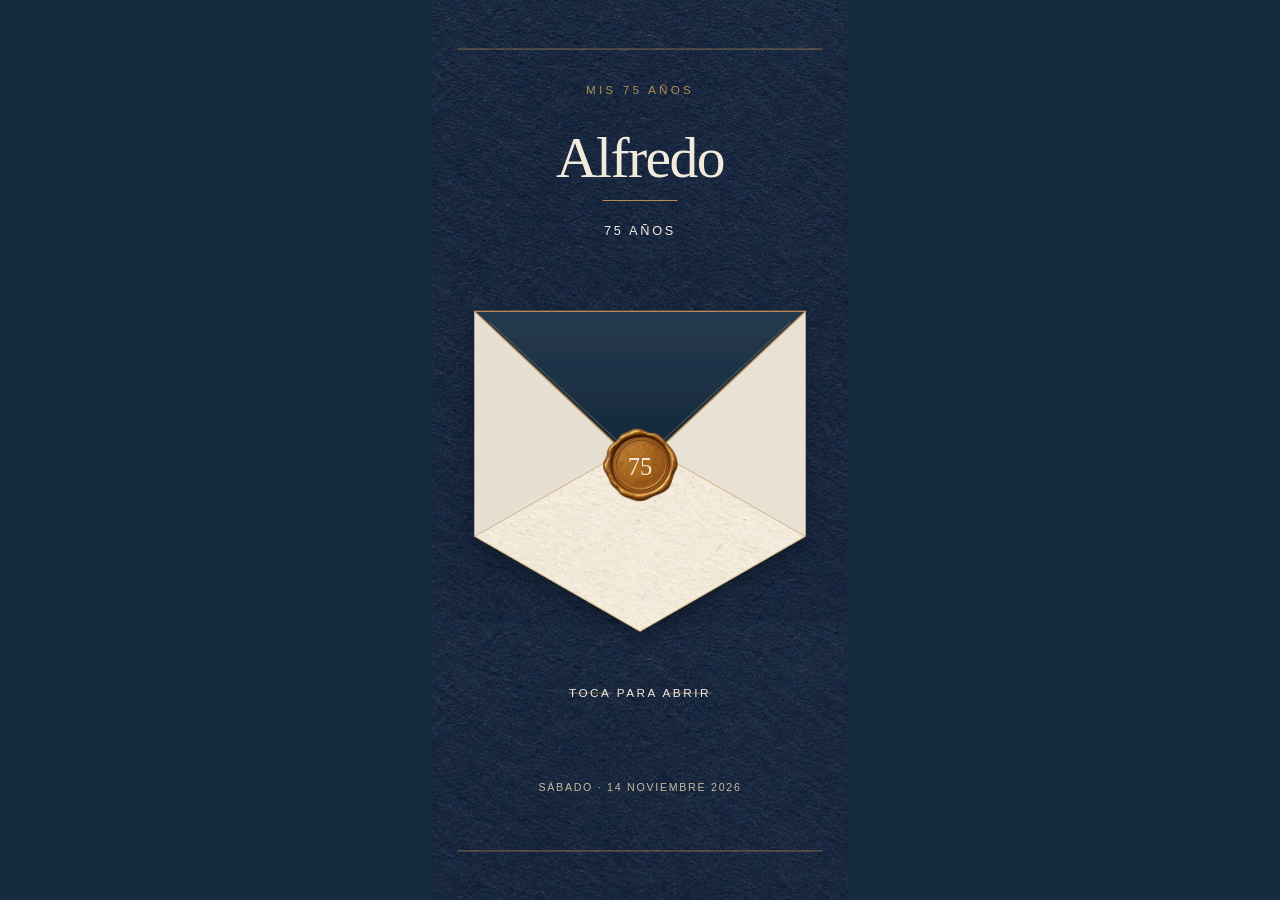
==== commit 07ec57e6: "Publish new editorial invitation design" ====
--- a/index.html
+++ b/index.html
@@ -1,89 +1,77 @@
 <!doctype html>
 <html lang="es-MX">
-  <head>
-    <meta charset="utf-8">
-    <meta name="viewport" content="width=device-width, initial-scale=1, viewport-fit=cover">
-    <meta name="theme-color" content="#29352f">
-    <meta name="description" content="Invitación a los 75 años de Alfredo, el sábado 14 de noviembre de 2026 en Glück Salón de Eventos.">
-    <title>Mis 75 años · Alfredo</title>
-    <link rel="preload" as="image" href="./assets/graphics/apertura-fondo.svg" type="image/svg+xml">
-    <link rel="preload" as="image" href="./design/master-nueva.svg" type="image/svg+xml">
-    <link rel="stylesheet" href="./styles.css">
-    <script src="./script.js" defer></script>
-  </head>
-  <body class="is-closed">
-    <div id="opening" class="opening" role="dialog" aria-modal="true" aria-label="Invitación cerrada">
-      <div class="opening-artboard">
-        <img class="opening-layer opening-background" src="./assets/graphics/apertura-fondo.svg" alt="" aria-hidden="true">
-        <img class="opening-layer envelope-body" src="./assets/graphics/sobre-cuerpo.svg" alt="" aria-hidden="true">
-        <img class="opening-layer envelope-flap" src="./assets/graphics/sobre-solapa.svg" alt="" aria-hidden="true">
-        <img class="opening-layer envelope-seal" src="./assets/graphics/sobre-sello.svg" alt="" aria-hidden="true">
-        <button id="open-invitation" class="open-target" type="button" aria-label="Abrir la invitación y comenzar la música">
-          <span class="visually-hidden">Abrir la invitación y comenzar la música</span>
-        </button>
+<head>
+  <meta charset="utf-8">
+  <meta name="viewport" content="width=device-width, initial-scale=1, viewport-fit=cover">
+  <meta name="theme-color" content="#172B40">
+  <meta name="description" content="Invitación a los 75 años de Alfredo, el sábado 14 de noviembre de 2026.">
+  <meta property="og:type" content="website">
+  <meta property="og:title" content="Mis 75 años · Alfredo">
+  <meta property="og:description" content="Sábado 14 de noviembre de 2026 · 6:00 p. m. · Glück Salón de Eventos">
+  <meta property="og:image" content="https://erikdlss1.github.io/mis-75-anos-alfredo-pages/assets/photos/foto-04.jpg">
+  <meta property="og:image:type" content="image/jpeg">
+  <meta property="og:image:alt" content="Alfredo con traje, sosteniendo un micrófono y una hoja">
+  <meta name="twitter:card" content="summary_large_image">
+  <title>Mis 75 años · Alfredo</title>
+  <link rel="stylesheet" href="styles.css">
+  <script src="app.js" defer></script>
+</head>
+<body class="locked">
+  <section class="opening" id="opening" aria-label="Sobre de la invitación">
+    <button class="opening-button" id="openInvitation" type="button" aria-label="Abrir la invitación de Alfredo">
+      <object class="envelope-art" id="envelopeArt" data="design/sobre-cerrado.svg" type="image/svg+xml" aria-hidden="true">
+        <span>Alfredo · 75 años</span>
+      </object>
+    </button>
+  </section>
+
+  <main class="invitation" id="invitation" hidden tabindex="-1" aria-labelledby="event-title">
+    <h1 class="sr-only" id="event-title">Mis 75 años · Alfredo</h1>
+    <div class="artboard" id="artboard">
+      <object class="master-art" id="masterArt" data="design/master-runtime.svg" type="image/svg+xml" aria-label="Invitación vertical ilustrada para celebrar los 75 años de Alfredo">
+        <p>Alfredo cumple 75 años. Sábado 14 de noviembre de 2026, a las 6:00 p. m. en Glück Salón de Eventos, Ciprés 585, Mactumatza, Tuxtla Gutiérrez, Chiapas.</p>
+      </object>
+
+      <div class="live-map" id="liveMap" aria-label="Mapa real de Glück Salón de Eventos">
+        <iframe id="mapFrame" title="Mapa de Glück Salón de Eventos, Mactumatza, Tuxtla Gutiérrez" loading="lazy" referrerpolicy="strict-origin-when-cross-origin"></iframe>
       </div>
+
+      <div class="countdown-live" id="countdown" role="timer" aria-label="Cuenta regresiva para el cumpleaños de Alfredo" aria-live="off">
+        <span data-count="days">36</span>
+        <span data-count="hours">04</span>
+        <span data-count="minutes">40</span>
+      </div>
+
+      <a class="hotspot calendar-action" id="calendarAction" href="assets/75-anios-de-alfredo.ics" download="75-anios-de-alfredo.ics" aria-label="Agregar 75 años de Alfredo al calendario"></a>
+      <a class="hotspot maps-action" id="mapsAction" href="https://www.google.com/maps/search/?api=1&amp;query=Gl%C3%BCck%20Sal%C3%B3n%20de%20Eventos%2C%20Cipr%C3%A9s%20585%2C%20Mactumatza%2C%2029057%20Tuxtla%20Guti%C3%A9rrez%2C%20Chiapas%2C%20M%C3%A9xico" target="_blank" rel="noopener noreferrer" aria-label="Abrir indicaciones a Glück Salón de Eventos en Google Maps"></a>
+      <a class="hotspot rsvp-action" id="rsvpAction" href="https://wa.me/529613070923?text=Hola%2C%20confirmo%20mi%20asistencia%20a%20los%2075%20a%C3%B1os%20de%20Alfredo." target="_blank" rel="noopener noreferrer" aria-label="Confirmar por WhatsApp al +52 961 307 0923"></a>
+      <button class="music-action" id="musicAction" type="button" aria-label="Pausar música: Mi Viejo" aria-pressed="true">
+        <svg class="music-icon" viewBox="0 0 24 24" aria-hidden="true"><path class="pause-shape" d="M8 5v14M16 5v14"/><path class="play-shape" d="m8 5 11 7-11 7z"/></svg>
+      </button>
+      <span id="calendarStatus" class="sr-only" aria-live="polite"></span>
+
+      <span class="motion-trigger trigger-place" data-motion="photo-place" aria-hidden="true"></span>
+      <span class="motion-trigger trigger-pause" data-motion="pause-photo" aria-hidden="true"></span>
+      <span class="motion-trigger trigger-gift" data-motion="gift-letter" aria-hidden="true"></span>
+      <span class="motion-trigger trigger-close" data-motion="closing-paper" aria-hidden="true"></span>
     </div>
 
-    <main id="invitation" class="invitation" aria-hidden="true" inert>
-      <h1 id="event-title" class="visually-hidden" tabindex="-1">Mis 75 años · Alfredo</h1>
-      <div class="artboard">
-        <img class="master-art" src="./design/master-nueva.svg" alt="" aria-hidden="true" fetchpriority="high">
-        <button id="music-toggle" class="music-toggle" type="button" aria-label="Pausar música" aria-pressed="true" hidden>
-          <span class="sound-mark" aria-hidden="true"><i></i><i></i><i></i></span>
-          <span id="music-label" class="visually-hidden">Pausar música</span>
-        </button>
-        <div class="paper-reveal paper-reveal--pause" data-reveal="pause" aria-hidden="true"></div>
-        <div class="paper-reveal paper-reveal--closing" data-reveal="closing" aria-hidden="true"></div>
+    <section class="sr-only" aria-label="Información de la invitación">
+      <h2>Celebración</h2>
+      <p>Alfredo celebra 75 años. Sábado 14 de noviembre de 2026 a las 6:00 p. m.</p>
+      <h2>Lugar</h2>
+      <p>Glück Salón de Eventos, Ciprés 585, Mactumatza, 29057 Tuxtla Gutiérrez, Chiapas, México.</p>
+      <h2>Vestimenta</h2>
+      <p>Casual elegante. Ven como te sientas bien.</p>
+      <h2>Regalos</h2>
+      <p>Tu presencia es lo más importante para mí. No hace falta que me traigas un regalo. Si deseas tener un detalle conmigo, habrá un buzón en la entrada.</p>
+      <h2>Confirmación</h2>
+      <p>Confirma antes del 1 de noviembre de 2026 por WhatsApp al +52 961 307 0923.</p>
+      <h2>Cierre</h2>
+      <p>Será un honor compartir esta noche contigo.</p>
+    </section>
+  </main>
 
-        <div class="countdown-values" aria-hidden="true">
-          <span id="days">—</span>
-          <span id="hours">—</span>
-          <span id="minutes">—</span>
-        </div>
-
-        <iframe
-          id="venue-map"
-          class="map-frame"
-          title="Mapa real de Glück Salón de Eventos en Tuxtla Gutiérrez"
-          data-src="https://www.google.com/maps?q=Gl%C3%BCck%20Sal%C3%B3n%20de%20Eventos%2C%20Cipr%C3%A9s%20585%2C%20Mactumatza%2C%2029057%20Tuxtla%20Guti%C3%A9rrez%2C%20Chiapas%2C%20M%C3%A9xico&output=embed"
-          loading="lazy"
-          referrerpolicy="no-referrer-when-downgrade"></iframe>
-
-        <button id="calendar-button" class="hotspot calendar-hotspot" type="button" aria-label="Añadir 75 años de Alfredo al calendario"></button>
-        <a id="maps-link" class="hotspot maps-hotspot" target="_blank" rel="noopener noreferrer" aria-label="Abrir Glück Salón de Eventos en Google Maps"></a>
-        <a id="whatsapp-link" class="hotspot whatsapp-hotspot" target="_blank" rel="noopener noreferrer" aria-label="Confirmar asistencia por WhatsApp al +52 961 307 0923"></a>
-
-        <div id="countdown-label" class="visually-hidden" role="timer" aria-live="off">Faltan — para la celebración.</div>
-      </div>
-
-      <div class="visually-hidden">
-        <section aria-labelledby="event-date-heading">
-          <h2 id="event-date-heading">Fecha y hora</h2>
-          <p>Sábado 14 de noviembre de 2026 a las 6:00 p. m., hora de America/Mexico_City.</p>
-          <p id="countdown-words">Cuenta regresiva para la celebración.</p>
-        </section>
-        <section aria-labelledby="event-place-heading">
-          <h2 id="event-place-heading">Lugar</h2>
-          <p>Glück Salón de Eventos, Ciprés 585, Mactumatza, 29057 Tuxtla Gutiérrez, Chiapas, México.</p>
-        </section>
-        <section aria-labelledby="event-attire-heading">
-          <h2 id="event-attire-heading">Vestimenta</h2>
-          <p>Casual elegante. Ven como te sientas bien.</p>
-        </section>
-        <section aria-labelledby="event-gifts-heading">
-          <h2 id="event-gifts-heading">Regalos</h2>
-          <p>Tu presencia es lo más importante para mí. No hace falta que me traigas un regalo. Si deseas tener un detalle en efectivo, habrá un buzón en la entrada.</p>
-        </section>
-        <section aria-labelledby="event-rsvp-heading">
-          <h2 id="event-rsvp-heading">Confirmación</h2>
-          <p>Confirma antes del 1 de noviembre de 2026 al +52 961 307 0923 por WhatsApp.</p>
-          <p>La música comienza al abrir la invitación: Piero, Mi Viejo.</p>
-        </section>
-        <p>Será un honor compartir esta noche contigo.</p>
-      </div>
-    </main>
-
-    <p id="audio-status" class="audio-status" role="status" aria-live="polite" hidden></p>
-    <audio id="event-song" preload="none" src="./assets/audio/piero-mi-viejo.mp3"></audio>
-  </body>
+  <audio id="eventMusic" src="assets/audio/piero-mi-viejo.mp3" preload="none" loop playsinline></audio>
+</body>
 </html>
--- a/styles.css
+++ b/styles.css
@@ -1,354 +1,153 @@
-:root {
-  color-scheme: light;
-  --paper: #f2eee3;
-  --ink: #29352f;
-  --wine: #80473f;
-  --copper: #b78d62;
-  --sans: Arial, sans-serif;
-  --serif: Georgia, serif;
+:root{
+  color-scheme:light;
+  --navy:#172B40;
+  --ivory:#F2EBDD;
+  --ochre:#B58B55;
 }
 
-* { box-sizing: border-box; }
+*{box-sizing:border-box}
+html{min-width:320px;overflow-x:clip;background:var(--navy);scroll-behavior:smooth}
+body{margin:0;background:var(--navy);color:var(--ivory);font-family:Arial,sans-serif;-webkit-font-smoothing:antialiased}
+body.locked{overflow:hidden;overscroll-behavior:none}
+button,a{-webkit-tap-highlight-color:transparent}
+button{font:inherit}
 
-html {
-  min-height: 100%;
-  background: var(--ink);
-  scroll-behavior: smooth;
-  -webkit-text-size-adjust: 100%;
-  text-size-adjust: 100%;
+.opening{
+  position:fixed;
+  inset:0;
+  z-index:20;
+  display:grid;
+  place-items:center;
+  overflow:hidden;
+  background:var(--navy);
+  opacity:1;
+  transition:opacity .42s ease;
+}
+.opening.is-opening{opacity:0;pointer-events:none;transition-delay:1.36s}
+.opening-button{
+  position:relative;
+  display:block;
+  width:min(100%,430px);
+  height:min(100svh,calc(100vw*2.1641));
+  max-height:100dvh;
+  aspect-ratio:390/844;
+  padding:0;
+  overflow:hidden;
+  border:0;
+  background:var(--navy);
+  color:var(--ivory);
+  cursor:pointer;
+  touch-action:manipulation;
+}
+.opening-button:focus-visible{outline:2px solid var(--ochre);outline-offset:-6px}
+.envelope-art{display:block;width:100%;height:100%;border:0;pointer-events:none}
+
+.invitation{min-height:100vh;background:var(--navy)}
+.invitation[hidden]{display:none}
+.invitation:focus{outline:none}
+.artboard{
+  position:relative;
+  width:min(100%,430px);
+  aspect-ratio:390/6840;
+  margin-inline:auto;
+  overflow:hidden;
+  background:var(--navy);
+  isolation:isolate;
+}
+.master-art{position:absolute;inset:0;display:block;width:100%;height:100%;border:0}
+
+.live-map{
+  position:absolute;
+  z-index:2;
+  top:30.4386%;
+  left:4.6154%;
+  width:90.7692%;
+  height:3.5673%;
+  overflow:hidden;
+  background:#ded9cf;
+}
+.live-map iframe{display:block;width:100%;height:100%;border:0}
+
+.countdown-live{
+  position:absolute;
+  z-index:3;
+  top:20.32%;
+  left:7.4%;
+  display:grid;
+  grid-template-columns:35% 35% 30%;
+  width:85.2%;
+  height:1%;
+  color:var(--ivory);
+  pointer-events:none;
+  font-family:Georgia,serif;
+  font-size:min(11vw,47.3px);
+  line-height:1;
+  font-variant-numeric:tabular-nums;
+}
+.countdown-live span{white-space:nowrap}
+
+.hotspot{
+  position:absolute;
+  z-index:4;
+  display:block;
+  border-radius:2px;
+  background:transparent;
+  touch-action:manipulation;
+}
+.hotspot:focus-visible,.music-action:focus-visible{outline:2px solid var(--ochre);outline-offset:3px}
+.hotspot:active{background:rgba(181,139,85,.1)}
+.calendar-action.is-complete{background:rgba(181,139,85,.12)}
+.calendar-action{top:21.75%;left:5.2%;width:88%;height:1.25%}
+.maps-action{top:34.1%;left:6.2%;width:42%;height:1.05%}
+.rsvp-action{top:78.55%;left:6.15%;width:87.7%;height:1.78%}
+
+.music-action{
+  position:absolute;
+  z-index:5;
+  top:83.6%;
+  right:6.8%;
+  display:grid;
+  width:12.2%;
+  aspect-ratio:1;
+  place-items:center;
+  padding:0;
+  border:1px solid var(--ochre);
+  border-radius:50%;
+  background:rgba(242,235,221,.06);
+  color:var(--ivory);
+  cursor:pointer;
+  touch-action:manipulation;
+  transition:background-color .18s ease,transform .18s ease;
+}
+.music-action:active{transform:scale(.96);background:rgba(242,235,221,.14)}
+.music-icon{width:42%;height:42%;fill:none;stroke:currentColor;stroke-width:1.7;stroke-linecap:round;stroke-linejoin:round}
+.play-shape{display:none;fill:currentColor;stroke:none}
+.music-action[aria-pressed="false"] .pause-shape{display:none}
+.music-action[aria-pressed="false"] .play-shape{display:block}
+
+.motion-trigger{position:absolute;left:0;width:100%;height:1px;pointer-events:none;opacity:0}
+.trigger-place{top:26.7%}
+.trigger-pause{top:37.8%}
+.trigger-gift{top:61.5%}
+.trigger-close{top:87.6%}
+
+.sr-only{
+  position:absolute!important;
+  width:1px!important;
+  height:1px!important;
+  padding:0!important;
+  margin:-1px!important;
+  overflow:hidden!important;
+  clip:rect(0,0,0,0)!important;
+  white-space:nowrap!important;
+  border:0!important;
 }
 
-body {
-  min-height: 100%;
-  margin: 0;
-  background: var(--paper);
-  color: var(--ink);
-  font-family: var(--sans);
+@media(max-width:360px){
+  .music-action{width:13.2%;right:5.8%}
 }
 
-body.is-closed { overflow: hidden; }
-button, a { -webkit-tap-highlight-color: transparent; }
-button { font: inherit; }
-
-.visually-hidden {
-  position: absolute !important;
-  width: 1px !important;
-  height: 1px !important;
-  overflow: hidden !important;
-  clip: rect(0, 0, 0, 0) !important;
-  clip-path: inset(50%) !important;
-  white-space: nowrap !important;
+@media(prefers-reduced-motion:reduce){
+  html{scroll-behavior:auto}
+  *,*::before,*::after{animation-duration:.01ms!important;animation-iteration-count:1!important;scroll-behavior:auto!important;transition-duration:.01ms!important;transition-delay:0ms!important}
 }
-
-.opening {
-  position: fixed;
-  z-index: 30;
-  inset: 0;
-  display: grid;
-  place-items: center;
-  overflow: hidden;
-  background: var(--ink);
-  opacity: 1;
-  transform: translateY(0);
-  transition: transform 720ms cubic-bezier(.2, .74, .3, 1) 380ms, opacity 220ms ease 1s;
-  will-change: transform;
-}
-
-.opening-artboard {
-  position: relative;
-  width: min(100vw, 430px, 46.21svh);
-  aspect-ratio: 390 / 844;
-  overflow: hidden;
-  isolation: isolate;
-}
-
-@supports not (height: 1svh) {
-  .opening-artboard { width: min(100vw, 430px, 46.21vh); }
-}
-
-.opening-layer {
-  position: absolute;
-  inset: 0;
-  display: block;
-  width: 100%;
-  height: 100%;
-  object-fit: fill;
-  pointer-events: none;
-  user-select: none;
-}
-
-.opening-background { z-index: 0; }
-.envelope-body { z-index: 1; transition: transform 720ms cubic-bezier(.2, .74, .3, 1), opacity 520ms ease; }
-.envelope-flap {
-  z-index: 2;
-  transform-origin: 50% 43%;
-  transform-style: preserve-3d;
-  backface-visibility: hidden;
-  transition: transform 720ms cubic-bezier(.2, .74, .3, 1), opacity 620ms ease;
-}
-.envelope-seal {
-  z-index: 3;
-  transform-origin: 50% 43%;
-  transition: transform 280ms ease, opacity 260ms ease;
-}
-
-.open-target {
-  position: absolute;
-  z-index: 5;
-  inset: 0;
-  width: 100%;
-  height: 100%;
-  padding: 0;
-  border: 0;
-  background: transparent;
-  cursor: pointer;
-}
-
-.open-target:focus-visible {
-  outline: 2px solid #f2eee3;
-  outline-offset: -7px;
-}
-
-@media (hover: hover) {
-  .opening-artboard:has(.open-target:hover) .envelope-seal { transform: scale(1.035); }
-}
-
-.opening-artboard:has(.open-target:active) .envelope-seal { transform: scale(.96); }
-
-.opening.is-opening {
-  pointer-events: none;
-  opacity: 0;
-  transform: translateY(-104%);
-}
-
-.opening.is-preparing .envelope-flap {
-  transform: rotateX(-164deg);
-  opacity: .5;
-  transition-delay: 40ms;
-}
-
-.opening.is-preparing .envelope-seal {
-  transform: translateY(-1.6%) scale(.82);
-  opacity: 0;
-}
-
-.opening.is-opening .envelope-body {
-  transform: translateY(.7%);
-  opacity: .82;
-}
-
-.invitation {
-  position: relative;
-  width: min(100%, 430px);
-  margin-inline: auto;
-  overflow: clip;
-  background: var(--paper);
-  isolation: isolate;
-  visibility: hidden;
-  opacity: 0;
-}
-
-body.is-open .invitation {
-  visibility: visible;
-  opacity: 1;
-  transition: opacity 380ms ease 220ms;
-}
-
-.artboard { position: relative; width: 100%; }
-
-.master-art {
-  display: block;
-  width: 100%;
-  height: auto;
-  pointer-events: none;
-  user-select: none;
-}
-
-.paper-reveal {
-  position: absolute;
-  z-index: 3;
-  display: none;
-  pointer-events: none;
-  background: linear-gradient(135deg, #f5f0e6 0%, #eee7da 72%, #e3d8c5 100%);
-  box-shadow: 0 6px 12px rgba(31, 40, 34, .15);
-  transition: transform 760ms cubic-bezier(.18, .72, .26, 1), opacity 180ms ease;
-  will-change: transform;
-}
-
-body.motion-ready .paper-reveal { display: block; }
-.paper-reveal[hidden] { display: none !important; }
-
-.paper-reveal--pause {
-  top: 39.0282%;
-  left: 0;
-  width: 100%;
-  height: 13.6364%;
-  clip-path: polygon(0 0, 100% 0, 100% 97%, 93% 100%, 0 97%);
-}
-
-.paper-reveal--closing {
-  top: 89.0282%;
-  left: 0;
-  width: 100%;
-  height: 6.301%;
-  clip-path: polygon(0 0, 100% 0, 100% 100%, 0 100%);
-}
-
-.paper-reveal--pause.is-open { transform: translateY(-104%); }
-.paper-reveal--closing.is-open { transform: translateX(104%); }
-
-.countdown-values {
-  position: absolute;
-  z-index: 2;
-  top: 22.12%;
-  left: 10.77%;
-  display: flex;
-  width: 78.46%;
-  height: 1.05%;
-  align-items: flex-start;
-  justify-content: space-between;
-  color: var(--paper);
-  font-family: var(--serif);
-  font-size: 10vw;
-  font-variant-numeric: tabular-nums;
-  line-height: 1;
-  pointer-events: none;
-}
-
-@media (min-width: 430px) {
-  .countdown-values { font-size: 43px; }
-}
-
-.countdown-values span {
-  width: 26.15%;
-  text-align: center;
-}
-
-.map-frame {
-  position: absolute;
-  z-index: 1;
-  top: 31.6611%;
-  left: 6.1538%;
-  display: block;
-  width: 87.6923%;
-  height: 3.6834%;
-  border: 0;
-  background: #ded9ce;
-}
-
-.hotspot {
-  position: absolute;
-  z-index: 4;
-  display: block;
-  padding: 0;
-  border: 0;
-  background: transparent;
-  color: transparent;
-  cursor: pointer;
-  border-radius: 3px;
-  transition: background-color 160ms ease, transform 160ms ease;
-  -webkit-tap-highlight-color: transparent;
-}
-
-@media (hover: hover) {
-  .hotspot:hover { background-color: rgba(183, 141, 98, .14); }
-}
-
-.hotspot:active { background-color: rgba(183, 141, 98, .22); transform: scale(.995); }
-
-.calendar-hotspot {
-  top: 23.95%;
-  left: 7.18%;
-  width: 86%;
-  height: 1.1%;
-}
-
-.maps-hotspot {
-  top: 35.48%;
-  left: 6.4%;
-  width: 42%;
-  height: 1.35%;
-}
-
-.whatsapp-hotspot {
-  top: 82.45%;
-  left: 6.4%;
-  width: 87.2%;
-  height: 1.46%;
-}
-
-.hotspot:focus-visible {
-  outline: 2px solid #d9c6aa;
-  outline-offset: 3px;
-  border-radius: 2px;
-}
-
-.calendar-hotspot:focus-visible,
-.whatsapp-hotspot:focus-visible {
-  outline-color: var(--wine);
-}
-
-.music-toggle {
-  position: absolute;
-  z-index: 20;
-  top: 10px;
-  right: 14px;
-  bottom: auto;
-  display: grid;
-  width: 44px;
-  height: 44px;
-  place-items: center;
-  padding: 0;
-  border: 1px solid rgba(128, 71, 63, .48);
-  border-radius: 50%;
-  background: rgba(242, 238, 227, .96);
-  color: var(--ink);
-  box-shadow: 0 2px 9px rgba(27, 36, 31, .2);
-  cursor: pointer;
-  transition: background-color 180ms ease, transform 180ms ease;
-}
-
-.music-toggle:hover { background: var(--wine); color: var(--paper); transform: translateY(-1px); }
-.music-toggle:focus-visible { outline: 3px solid #d9c6aa; outline-offset: 3px; }
-.music-toggle[hidden] { display: none; }
-
-.sound-mark { display: flex; height: 16px; align-items: center; gap: 3px; }
-.sound-mark i { display: block; width: 2px; border-radius: 2px; background: currentColor; animation: sound-wave 760ms ease-in-out infinite alternate; }
-.sound-mark i:nth-child(1) { height: 7px; animation-delay: -300ms; }
-.sound-mark i:nth-child(2) { height: 14px; animation-delay: -120ms; }
-.sound-mark i:nth-child(3) { height: 10px; animation-delay: -500ms; }
-.music-toggle.is-paused .sound-mark i { height: 2px; animation: none; }
-
-.audio-status {
-  position: fixed;
-  z-index: 19;
-  right: 68px;
-  bottom: max(18px, calc(env(safe-area-inset-bottom) + 14px));
-  max-width: min(240px, calc(100vw - 94px));
-  margin: 0;
-  padding: 8px 11px;
-  border: 1px solid rgba(183, 141, 98, .4);
-  background: var(--paper);
-  color: var(--ink);
-  font: 12px/1.4 var(--sans);
-  box-shadow: 0 2px 10px rgba(18, 28, 40, .14);
-}
-
-.audio-status[hidden] { display: none; }
-
-@keyframes sound-wave {
-  from { transform: scaleY(.5); }
-  to { transform: scaleY(1); }
-}
-
-@media (prefers-reduced-motion: reduce) {
-  html { scroll-behavior: auto; }
-  *, *::before, *::after {
-    animation-duration: .01ms !important;
-    animation-iteration-count: 1 !important;
-    scroll-behavior: auto !important;
-    transition-duration: .01ms !important;
-  }
-  .opening.is-opening { transition-delay: 0ms !important; }
-  .paper-reveal { display: none !important; }
-}
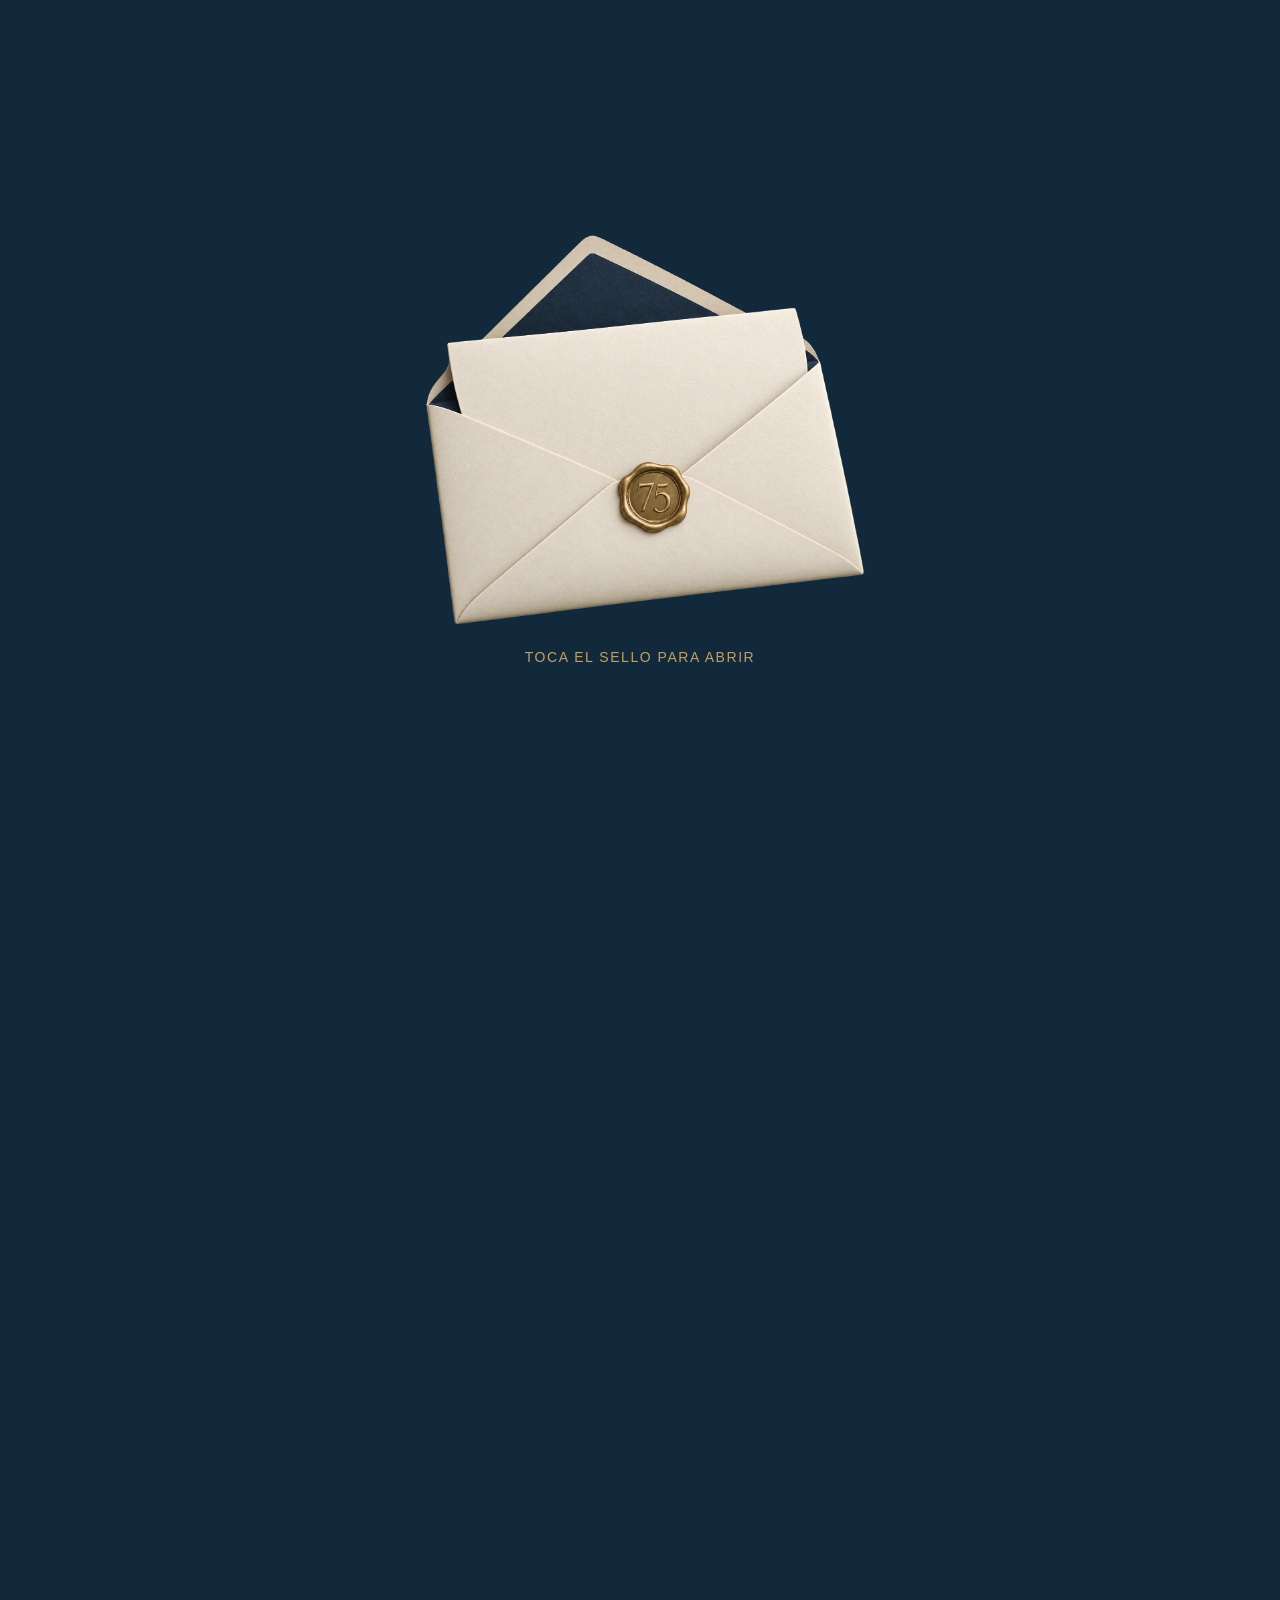
==== commit 857878a6: "Polish invitation controls and venue preview" ====
--- a/index.html
+++ b/index.html
@@ -1,77 +1,85 @@
 <!doctype html>
 <html lang="es-MX">
-<head>
-  <meta charset="utf-8">
-  <meta name="viewport" content="width=device-width, initial-scale=1, viewport-fit=cover">
-  <meta name="theme-color" content="#172B40">
-  <meta name="description" content="Invitación a los 75 años de Alfredo, el sábado 14 de noviembre de 2026.">
-  <meta property="og:type" content="website">
-  <meta property="og:title" content="Mis 75 años · Alfredo">
-  <meta property="og:description" content="Sábado 14 de noviembre de 2026 · 6:00 p. m. · Glück Salón de Eventos">
-  <meta property="og:image" content="https://erikdlss1.github.io/mis-75-anos-alfredo-pages/assets/photos/foto-04.jpg">
-  <meta property="og:image:type" content="image/jpeg">
-  <meta property="og:image:alt" content="Alfredo con traje, sosteniendo un micrófono y una hoja">
-  <meta name="twitter:card" content="summary_large_image">
-  <title>Mis 75 años · Alfredo</title>
-  <link rel="stylesheet" href="styles.css">
-  <script src="app.js" defer></script>
-</head>
-<body class="locked">
-  <section class="opening" id="opening" aria-label="Sobre de la invitación">
-    <button class="opening-button" id="openInvitation" type="button" aria-label="Abrir la invitación de Alfredo">
-      <object class="envelope-art" id="envelopeArt" data="design/sobre-cerrado.svg" type="image/svg+xml" aria-hidden="true">
-        <span>Alfredo · 75 años</span>
-      </object>
-    </button>
-  </section>
+  <head>
+    <meta charset="utf-8" />
+    <meta name="viewport" content="width=device-width, initial-scale=1, viewport-fit=cover" />
+    <meta name="theme-color" content="#11293A" />
+    <meta name="description" content="Invitación a los 75 años de Alfredo. 14 de noviembre de 2026, 6:00 p. m., Glück Salón de Eventos." />
+    <meta property="og:title" content="Mis 75 años · Alfredo" />
+    <meta property="og:description" content="14 de noviembre de 2026 · Glück Salón de Eventos · Tuxtla Gutiérrez" />
+    <meta property="og:type" content="website" />
+    <link rel="icon" href="data:," />
+    <title>Mis 75 años · Alfredo</title>
+    <script>document.documentElement.classList.add("js");</script>
+    <link rel="preload" as="image" href="assets/scenes/scene-01.webp" fetchpriority="high" />
+    <link rel="stylesheet" href="styles.css" />
+    <script src="app.js" defer></script>
+  </head>
+  <body>
+    <a class="skip-link" href="#scene-02">Saltar la apertura e ir a la invitación</a>
 
-  <main class="invitation" id="invitation" hidden tabindex="-1" aria-labelledby="event-title">
-    <h1 class="sr-only" id="event-title">Mis 75 años · Alfredo</h1>
-    <div class="artboard" id="artboard">
-      <object class="master-art" id="masterArt" data="design/master-runtime.svg" type="image/svg+xml" aria-label="Invitación vertical ilustrada para celebrar los 75 años de Alfredo">
-        <p>Alfredo cumple 75 años. Sábado 14 de noviembre de 2026, a las 6:00 p. m. en Glück Salón de Eventos, Ciprés 585, Mactumatza, Tuxtla Gutiérrez, Chiapas.</p>
-      </object>
+    <main id="invitation" class="invitation" aria-label="Invitación Mis 75 años de Alfredo">
+      <section id="scene-01" class="scene scene--cover" aria-label="Portada" tabindex="-1">
+        <img src="assets/scenes/scene-01.webp" width="1080" height="1745" alt="Edición especial de una vida. Alfredo, 75 años. Fotografía de Alfredo con los brazos abiertos." fetchpriority="high" />
+      </section>
+      <section id="scene-02" class="scene scene--intro" aria-label="Introducción" tabindex="-1">
+        <img src="assets/scenes/scene-02.webp" width="1080" height="855" alt="Celebramos todo lo vivido. Y lo que aún nos falta por celebrar. Ven a compartir este día con Alfredo." loading="lazy" />
+      </section>
+      <section id="scene-03" class="scene scene--history" aria-label="Historias">
+        <img src="assets/scenes/scene-03.webp" width="1080" height="1800" alt="Memoria, capítulo 01. 75 años de historias. Cada encuentro suma una historia que merece ser celebrada. Cada fiesta, una historia." loading="lazy" />
+      </section>
+      <section id="scene-04" class="scene scene--date" aria-label="Fecha y hora">
+        <img src="assets/scenes/scene-04.webp" width="1080" height="1350" alt="El día: sábado 14 de noviembre de 2026, a las 6:00 p. m." loading="lazy" />
+      </section>
+      <section id="scene-05" class="scene scene--venue" aria-label="Lugar">
+        <img src="assets/scenes/scene-05.webp" width="1080" height="1105" alt="Nos vemos aquí. Glück, salón de eventos. Ciprés 585, Mactumatza, C. P. 29057, Tuxtla Gutiérrez, Chiapas, México." loading="lazy" />
+      </section>
+      <section id="scene-06" class="scene scene--dress" aria-label="Vestimenta">
+        <img src="assets/scenes/scene-06.webp" width="1080" height="875" alt="Vestimenta casual elegante. Ven como te sientas bien. Lo importante es celebrar juntos." loading="lazy" />
+      </section>
+      <section id="scene-07" class="scene scene--memories" aria-label="Recuerdos">
+        <img src="assets/scenes/scene-07.webp" width="1080" height="1470" alt="Por todo lo que hemos vivido. Fotografías de Alfredo en la celebración y con su familia. Por todo lo que nos queda por celebrar." loading="lazy" />
+      </section>
+      <section id="scene-08" class="scene scene--gifts" aria-label="Regalos">
+        <img src="assets/scenes/scene-08.webp" width="1080" height="652" alt="Regalos. Su presencia es nuestro mejor regalo. Si desean tener un detalle con Alfredo, en la entrada habrá un buzón para sobres." loading="lazy" />
+      </section>
+      <section id="scene-09" class="scene scene--closing" aria-label="Confirmación y cierre">
+        <img src="assets/scenes/scene-09.webp" width="1080" height="1548" alt="¿Nos acompañas? Confirma antes del 1 de noviembre de 2026. WhatsApp RSVP: más 52 961 307 0923. Alfredo, 75. Nos vemos pronto. Retrato de Alfredo en esmoquin." loading="lazy" />
+      </section>
 
-      <div class="live-map" id="liveMap" aria-label="Mapa real de Glück Salón de Eventos">
-        <iframe id="mapFrame" title="Mapa de Glück Salón de Eventos, Mactumatza, Tuxtla Gutiérrez" loading="lazy" referrerpolicy="strict-origin-when-cross-origin"></iframe>
+      <time class="visually-hidden" datetime="2026-11-14T18:00:00-06:00">Sábado 14 de noviembre de 2026 a las 6:00 p. m., hora de Ciudad de México.</time>
+
+      <div class="date-tools" aria-label="Cuenta regresiva y calendario">
+        <p id="countdown" class="countdown" aria-live="polite" aria-atomic="true">FALTAN — DÍAS · — H</p>
+        <a class="calendar-link" href="assets/alfredo-75.ics" download="alfredo-75.ics" aria-label="Agregar al calendario: Alfredo — 75 años, 14 de noviembre de 2026 a las 6:00 p. m.">AGREGAR AL CALENDARIO</a>
       </div>
 
-      <div class="countdown-live" id="countdown" role="timer" aria-label="Cuenta regresiva para el cumpleaños de Alfredo" aria-live="off">
-        <span data-count="days">36</span>
-        <span data-count="hours">04</span>
-        <span data-count="minutes">40</span>
+      <a class="map-action" href="https://www.google.com/maps/dir/?api=1&amp;destination=GLUCK%20SALON%20DE%20EVENTOS%2C%20Cipres%20585%2C%20Mactumatza%2C%2029057%20Tuxtla%20Gutierrez%2C%20Chiapas%2C%20Mexico" target="_blank" rel="noopener noreferrer" aria-label="Cómo llegar a Glück Salón de Eventos en Google Maps"></a>
+      <iframe class="venue-map" src="https://maps.google.com/maps?q=GLUCK+SALON+DE+EVENTOS%2C+Cipres+585%2C+Mactumatza%2C+29057+Tuxtla+Gutierrez%2C+Chiapas%2C+Mexico&amp;z=15&amp;output=embed" title="Vista previa del mapa de Glück Salón de Eventos" loading="lazy" referrerpolicy="no-referrer-when-downgrade"></iframe>
+      <a class="whatsapp-action" href="https://wa.me/529613070923?text=Hola%2C%20confirmo%20mi%20asistencia%20a%20los%2075%20a%C3%B1os%20de%20Alfredo." target="_blank" rel="noopener noreferrer" aria-label="Confirmar asistencia por WhatsApp al +52 961 307 0923. Hola, confirmo mi asistencia a los 75 años de Alfredo."></a>
+    </main>
+
+    <audio id="event-music" loop preload="none" aria-label="Piero — Mi Viejo">
+      <source src="assets/audio/mi-viejo.mp3" type="audio/mpeg" />
+    </audio>
+    <button id="music-toggle" class="music-control" type="button" aria-label="Pausar música" aria-pressed="true" hidden>
+      <span aria-hidden="true">♫</span>
+    </button>
+    <p id="music-status" class="visually-hidden" aria-live="polite">La música está lista.</p>
+
+    <div id="opening" class="opening" role="dialog" aria-modal="true" aria-label="Abrir invitación de Alfredo">
+      <div class="envelope-stage">
+        <button id="open-envelope" class="envelope-trigger" type="button" aria-label="Tocar el sello para abrir la invitación">
+          <img class="envelope-art envelope-art--sealed" src="assets/envelope/sealed.webp" width="1343" height="1171" alt="Sobre de invitación color marfil con forro azul marino y sello dorado con el número 75." fetchpriority="high" />
+          <img class="envelope-art envelope-art--open" src="assets/envelope/open.webp" width="1343" height="1171" alt="" aria-hidden="true" />
+        </button>
+        <p id="opening-hint" class="opening-hint">TOCA EL SELLO PARA ABRIR</p>
       </div>
-
-      <a class="hotspot calendar-action" id="calendarAction" href="assets/75-anios-de-alfredo.ics" download="75-anios-de-alfredo.ics" aria-label="Agregar 75 años de Alfredo al calendario"></a>
-      <a class="hotspot maps-action" id="mapsAction" href="https://www.google.com/maps/search/?api=1&amp;query=Gl%C3%BCck%20Sal%C3%B3n%20de%20Eventos%2C%20Cipr%C3%A9s%20585%2C%20Mactumatza%2C%2029057%20Tuxtla%20Guti%C3%A9rrez%2C%20Chiapas%2C%20M%C3%A9xico" target="_blank" rel="noopener noreferrer" aria-label="Abrir indicaciones a Glück Salón de Eventos en Google Maps"></a>
-      <a class="hotspot rsvp-action" id="rsvpAction" href="https://wa.me/529613070923?text=Hola%2C%20confirmo%20mi%20asistencia%20a%20los%2075%20a%C3%B1os%20de%20Alfredo." target="_blank" rel="noopener noreferrer" aria-label="Confirmar por WhatsApp al +52 961 307 0923"></a>
-      <button class="music-action" id="musicAction" type="button" aria-label="Pausar música: Mi Viejo" aria-pressed="true">
-        <svg class="music-icon" viewBox="0 0 24 24" aria-hidden="true"><path class="pause-shape" d="M8 5v14M16 5v14"/><path class="play-shape" d="m8 5 11 7-11 7z"/></svg>
-      </button>
-      <span id="calendarStatus" class="sr-only" aria-live="polite"></span>
-
-      <span class="motion-trigger trigger-place" data-motion="photo-place" aria-hidden="true"></span>
-      <span class="motion-trigger trigger-pause" data-motion="pause-photo" aria-hidden="true"></span>
-      <span class="motion-trigger trigger-gift" data-motion="gift-letter" aria-hidden="true"></span>
-      <span class="motion-trigger trigger-close" data-motion="closing-paper" aria-hidden="true"></span>
+      <img id="opening-card" class="opening-card" src="assets/scenes/scene-01.webp" width="1080" height="1745" alt="" aria-hidden="true" />
     </div>
 
-    <section class="sr-only" aria-label="Información de la invitación">
-      <h2>Celebración</h2>
-      <p>Alfredo celebra 75 años. Sábado 14 de noviembre de 2026 a las 6:00 p. m.</p>
-      <h2>Lugar</h2>
-      <p>Glück Salón de Eventos, Ciprés 585, Mactumatza, 29057 Tuxtla Gutiérrez, Chiapas, México.</p>
-      <h2>Vestimenta</h2>
-      <p>Casual elegante. Ven como te sientas bien.</p>
-      <h2>Regalos</h2>
-      <p>Tu presencia es lo más importante para mí. No hace falta que me traigas un regalo. Si deseas tener un detalle conmigo, habrá un buzón en la entrada.</p>
-      <h2>Confirmación</h2>
-      <p>Confirma antes del 1 de noviembre de 2026 por WhatsApp al +52 961 307 0923.</p>
-      <h2>Cierre</h2>
-      <p>Será un honor compartir esta noche contigo.</p>
-    </section>
-  </main>
-
-  <audio id="eventMusic" src="assets/audio/piero-mi-viejo.mp3" preload="none" loop playsinline></audio>
-</body>
+    <noscript>
+      <p class="no-script-note">Activa JavaScript para abrir la invitación y usar sus funciones.</p>
+    </noscript>
+  </body>
 </html>
--- a/styles.css
+++ b/styles.css
@@ -1,153 +1,425 @@
-:root{
-  color-scheme:light;
-  --navy:#172B40;
-  --ivory:#F2EBDD;
-  --ochre:#B58B55;
-}
-
-*{box-sizing:border-box}
-html{min-width:320px;overflow-x:clip;background:var(--navy);scroll-behavior:smooth}
-body{margin:0;background:var(--navy);color:var(--ivory);font-family:Arial,sans-serif;-webkit-font-smoothing:antialiased}
-body.locked{overflow:hidden;overscroll-behavior:none}
-button,a{-webkit-tap-highlight-color:transparent}
-button{font:inherit}
-
-.opening{
-  position:fixed;
-  inset:0;
-  z-index:20;
-  display:grid;
-  place-items:center;
-  overflow:hidden;
-  background:var(--navy);
-  opacity:1;
-  transition:opacity .42s ease;
-}
-.opening.is-opening{opacity:0;pointer-events:none;transition-delay:1.36s}
-.opening-button{
-  position:relative;
-  display:block;
-  width:min(100%,430px);
-  height:min(100svh,calc(100vw*2.1641));
-  max-height:100dvh;
-  aspect-ratio:390/844;
-  padding:0;
-  overflow:hidden;
-  border:0;
-  background:var(--navy);
-  color:var(--ivory);
-  cursor:pointer;
-  touch-action:manipulation;
-}
-.opening-button:focus-visible{outline:2px solid var(--ochre);outline-offset:-6px}
-.envelope-art{display:block;width:100%;height:100%;border:0;pointer-events:none}
-
-.invitation{min-height:100vh;background:var(--navy)}
-.invitation[hidden]{display:none}
-.invitation:focus{outline:none}
-.artboard{
-  position:relative;
-  width:min(100%,430px);
-  aspect-ratio:390/6840;
-  margin-inline:auto;
-  overflow:hidden;
-  background:var(--navy);
-  isolation:isolate;
-}
-.master-art{position:absolute;inset:0;display:block;width:100%;height:100%;border:0}
-
-.live-map{
-  position:absolute;
-  z-index:2;
-  top:30.4386%;
-  left:4.6154%;
-  width:90.7692%;
-  height:3.5673%;
-  overflow:hidden;
-  background:#ded9cf;
-}
-.live-map iframe{display:block;width:100%;height:100%;border:0}
-
-.countdown-live{
-  position:absolute;
-  z-index:3;
-  top:20.32%;
-  left:7.4%;
-  display:grid;
-  grid-template-columns:35% 35% 30%;
-  width:85.2%;
-  height:1%;
-  color:var(--ivory);
-  pointer-events:none;
-  font-family:Georgia,serif;
-  font-size:min(11vw,47.3px);
-  line-height:1;
-  font-variant-numeric:tabular-nums;
-}
-.countdown-live span{white-space:nowrap}
-
-.hotspot{
-  position:absolute;
-  z-index:4;
-  display:block;
-  border-radius:2px;
-  background:transparent;
-  touch-action:manipulation;
-}
-.hotspot:focus-visible,.music-action:focus-visible{outline:2px solid var(--ochre);outline-offset:3px}
-.hotspot:active{background:rgba(181,139,85,.1)}
-.calendar-action.is-complete{background:rgba(181,139,85,.12)}
-.calendar-action{top:21.75%;left:5.2%;width:88%;height:1.25%}
-.maps-action{top:34.1%;left:6.2%;width:42%;height:1.05%}
-.rsvp-action{top:78.55%;left:6.15%;width:87.7%;height:1.78%}
-
-.music-action{
-  position:absolute;
-  z-index:5;
-  top:83.6%;
-  right:6.8%;
-  display:grid;
-  width:12.2%;
-  aspect-ratio:1;
-  place-items:center;
-  padding:0;
-  border:1px solid var(--ochre);
-  border-radius:50%;
-  background:rgba(242,235,221,.06);
-  color:var(--ivory);
-  cursor:pointer;
-  touch-action:manipulation;
-  transition:background-color .18s ease,transform .18s ease;
-}
-.music-action:active{transform:scale(.96);background:rgba(242,235,221,.14)}
-.music-icon{width:42%;height:42%;fill:none;stroke:currentColor;stroke-width:1.7;stroke-linecap:round;stroke-linejoin:round}
-.play-shape{display:none;fill:currentColor;stroke:none}
-.music-action[aria-pressed="false"] .pause-shape{display:none}
-.music-action[aria-pressed="false"] .play-shape{display:block}
-
-.motion-trigger{position:absolute;left:0;width:100%;height:1px;pointer-events:none;opacity:0}
-.trigger-place{top:26.7%}
-.trigger-pause{top:37.8%}
-.trigger-gift{top:61.5%}
-.trigger-close{top:87.6%}
-
-.sr-only{
-  position:absolute!important;
-  width:1px!important;
-  height:1px!important;
-  padding:0!important;
-  margin:-1px!important;
-  overflow:hidden!important;
-  clip:rect(0,0,0,0)!important;
-  white-space:nowrap!important;
-  border:0!important;
-}
-
-@media(max-width:360px){
-  .music-action{width:13.2%;right:5.8%}
-}
-
-@media(prefers-reduced-motion:reduce){
-  html{scroll-behavior:auto}
-  *,*::before,*::after{animation-duration:.01ms!important;animation-iteration-count:1!important;scroll-behavior:auto!important;transition-duration:.01ms!important;transition-delay:0ms!important}
-}
+:root {
+  color-scheme: light;
+  --navy: #11293a;
+  --navy-deep: #102738;
+  --ivory: #f1e9da;
+  --gold: #b9955f;
+  --gold-light: #c1a064;
+  --canvas-width: 1080;
+}
+
+* { box-sizing: border-box; }
+
+html {
+  min-width: 320px;
+  background: var(--navy);
+  scroll-behavior: smooth;
+  -webkit-text-size-adjust: 100%;
+  text-size-adjust: 100%;
+}
+
+html.js-locked,
+html.js-locked body { overflow: hidden; height: 100%; }
+
+body {
+  margin: 0;
+  min-width: 320px;
+  background: var(--navy);
+  color: var(--ivory);
+  font-family: Arial, sans-serif;
+  -webkit-tap-highlight-color: transparent;
+}
+
+button, a { -webkit-tap-highlight-color: transparent; }
+
+.invitation {
+  position: relative;
+  width: min(100%, 1080px);
+  margin: 0 auto;
+  opacity: 1;
+  visibility: visible;
+  transition: opacity 360ms ease;
+}
+
+html.js:not(.is-open) .invitation {
+  opacity: 0;
+  visibility: hidden;
+}
+
+html.is-open .invitation {
+  opacity: 1;
+  visibility: visible;
+}
+
+.scene {
+  display: block;
+  position: relative;
+  width: 100%;
+  margin: 0;
+  padding: 0;
+  line-height: 0;
+  overflow: hidden;
+}
+
+.scene img {
+  display: block;
+  width: 100%;
+  height: auto;
+  margin: 0;
+  border: 0;
+}
+
+.scene--history img {
+  clip-path: inset(0 100% 0 0);
+  transition: clip-path 900ms cubic-bezier(.22,.66,.23,1);
+}
+
+.scene--history.is-visible img { clip-path: inset(0); }
+
+.scene--memories img {
+  clip-path: inset(0 0 0 100%);
+  transition: clip-path 1050ms cubic-bezier(.22,.66,.23,1);
+}
+
+.scene--memories.is-visible img { clip-path: inset(0); }
+
+.scene--closing img {
+  opacity: 0;
+  transition: opacity 900ms ease-out;
+}
+
+.scene--closing.is-visible img { opacity: 1; }
+
+#scene-05::after {
+  content: "";
+  position: absolute;
+  z-index: 1;
+  left: 6.7%;
+  top: 59%;
+  width: 40.3%;
+  height: 5.2%;
+  background: var(--ivory);
+  pointer-events: none;
+}
+
+.date-tools {
+  position: absolute;
+  z-index: 2;
+  inset: 0;
+  pointer-events: none;
+  color: var(--gold-light);
+  font-family: Arial, sans-serif;
+  font-weight: 400;
+  line-height: 1;
+}
+
+.countdown,
+.calendar-link {
+  position: absolute;
+  display: flex;
+  align-items: center;
+  margin: 0;
+  letter-spacing: .015em;
+  line-height: 1.1;
+  text-decoration: none;
+}
+
+.countdown {
+  left: 58.55%;
+  top: 43.5%;
+  width: max-content;
+  max-width: 39%;
+  min-height: 28px;
+  padding: 0 7px;
+  overflow: hidden;
+  border: 1px solid rgba(193,160,100,.42);
+  border-radius: 999px;
+  background: rgba(185,149,95,.14);
+  color: var(--gold-light);
+  font-variant-numeric: tabular-nums;
+  font-size: clamp(8.8px, 2.5vw, 14px);
+  white-space: nowrap;
+}
+
+.calendar-link {
+  left: 58.55%;
+  top: 44.35%;
+  width: 39%;
+  min-height: 44px;
+  padding: 0 8px;
+  justify-content: center;
+  border: 1px solid rgba(193,160,100,.5);
+  border-radius: 999px;
+  background: rgba(185,149,95,.16);
+  color: var(--gold);
+  font-size: clamp(9px, 2.45vw, 28px);
+  pointer-events: auto;
+  white-space: nowrap;
+}
+
+.venue-map {
+  position: absolute;
+  z-index: 2;
+  left: 47%;
+  top: 52.65%;
+  width: 49%;
+  height: 4.8%;
+  border: 0;
+  border-radius: 6px;
+  background: var(--ivory);
+}
+
+.map-action,
+.whatsapp-action {
+  position: absolute;
+  z-index: 3;
+  display: block;
+  background: transparent;
+  text-decoration: none;
+  touch-action: manipulation;
+}
+
+.map-action {
+  left: 6.6667%;
+  top: 58.3509%;
+  width: 36.1111%;
+  height: max(44px, 0.807%);
+  border-radius: 999px;
+}
+
+.whatsapp-action {
+  left: 6.6667%;
+  top: 92.7895%;
+  width: 45.3704%;
+  height: max(44px, 0.737%);
+  border-radius: 999px;
+}
+
+.map-action:focus-visible,
+.whatsapp-action:focus-visible,
+.calendar-link:focus-visible,
+.skip-link:focus-visible,
+.music-control:focus-visible,
+.envelope-trigger:focus-visible {
+  outline: 2px solid var(--gold-light);
+  outline-offset: 3px;
+}
+
+.map-action:hover,
+.map-action:active,
+.whatsapp-action:hover,
+.whatsapp-action:active { background: rgba(193,160,100,.12); }
+
+.calendar-link:hover { color: var(--gold-light); }
+.calendar-link:active { opacity: .72; }
+
+.music-control {
+  position: fixed;
+  z-index: 20;
+  top: calc(env(safe-area-inset-top, 0px) + 10px);
+  right: calc(env(safe-area-inset-right, 0px) + 10px);
+  display: grid;
+  place-items: center;
+  width: 38px;
+  height: 38px;
+  padding: 0;
+  border: 1px solid rgba(193,160,100,.55);
+  border-radius: 50%;
+  background: rgba(17,41,58,.82);
+  color: var(--gold-light);
+  font: 20px/1 Georgia, serif;
+  cursor: pointer;
+  touch-action: manipulation;
+  backdrop-filter: blur(3px);
+}
+
+.music-control[hidden] { display: none; }
+.music-control:active { transform: scale(.96); }
+
+.opening {
+  position: fixed;
+  z-index: 10;
+  inset: 0;
+  display: none;
+  align-items: center;
+  justify-content: center;
+  min-height: 100vh;
+  min-height: 100svh;
+  overflow: hidden;
+  padding: max(env(safe-area-inset-top, 0px), 16px) 14px max(env(safe-area-inset-bottom, 0px), 16px);
+  background: var(--navy);
+  opacity: 1;
+  visibility: visible;
+  transition: opacity 500ms ease, visibility 500ms ease;
+}
+
+html.js .opening { display: flex; }
+
+html.opening-finished .opening {
+  opacity: 0;
+  visibility: hidden;
+  pointer-events: none;
+}
+
+.envelope-stage {
+  position: absolute;
+  top: 50%;
+  left: 50%;
+  display: flex;
+  width: min(100%, 500px);
+  flex-direction: column;
+  align-items: center;
+  gap: clamp(14px, 3vh, 24px);
+  transform: translate(-50%, -50%);
+  transition: opacity 420ms ease, transform 700ms cubic-bezier(.2,.72,.28,1);
+}
+
+.envelope-trigger {
+  position: relative;
+  display: block;
+  width: min(84vw, 450px);
+  max-width: 100%;
+  aspect-ratio: 1343 / 1171;
+  padding: 0;
+  border: 0;
+  border-radius: 2px;
+  background: transparent;
+  cursor: pointer;
+  touch-action: manipulation;
+}
+
+.envelope-art {
+  position: absolute;
+  inset: 0;
+  display: block;
+  width: 100%;
+  height: 100%;
+  object-fit: contain;
+  transition: opacity 350ms ease, transform 540ms cubic-bezier(.22,.68,.2,1), filter 350ms ease;
+  user-select: none;
+  -webkit-user-drag: none;
+}
+
+.envelope-art--open {
+  opacity: 0;
+  transform: translateY(9px) scale(.992);
+}
+
+html.seal-released .envelope-art--sealed {
+  transform: scale(.982);
+  filter: drop-shadow(0 0 9px rgba(193,160,100,.34));
+}
+
+html.envelope-open .envelope-art--sealed { opacity: 0; }
+
+html.envelope-open .envelope-art--open {
+  opacity: 1;
+  transform: translateY(0) scale(1);
+}
+
+.opening-hint {
+  margin: 0;
+  color: var(--gold-light);
+  font: 400 clamp(11px, 2.95vw, 14px)/1.2 Arial, sans-serif;
+  letter-spacing: .11em;
+  text-align: center;
+  transition: opacity 180ms ease, transform 220ms ease;
+}
+
+html.card-emerging .envelope-stage {
+  opacity: 0;
+  transform: translate(-50%, -54%) scale(.97);
+  pointer-events: none;
+}
+
+.opening-card {
+  position: fixed;
+  z-index: 2;
+  top: 70%;
+  left: 50%;
+  display: block;
+  width: min(64vw, 360px);
+  height: auto;
+  max-width: none;
+  opacity: 0;
+  transform: translate(-50%, 12vh) scale(.76);
+  transform-origin: center center;
+  transition: top 860ms cubic-bezier(.18,.72,.2,1), width 860ms cubic-bezier(.18,.72,.2,1), opacity 300ms ease, transform 860ms cubic-bezier(.18,.72,.2,1);
+  pointer-events: none;
+  user-select: none;
+  -webkit-user-drag: none;
+}
+
+html.card-emerging .opening-card {
+  top: 50%;
+  opacity: 1;
+  transform: translate(-50%, -50%) scale(.86);
+}
+
+html.card-expanded .opening-card {
+  top: 0;
+  width: 100vw;
+  opacity: 1;
+  transform: translate(-50%, 0) scale(1);
+}
+
+html.opening-finished .opening-card { opacity: 0; }
+
+.skip-link {
+  position: fixed;
+  z-index: 30;
+  top: 8px;
+  left: 8px;
+  padding: 10px 14px;
+  transform: translateY(-150%);
+  border-radius: 999px;
+  background: var(--ivory);
+  color: var(--navy);
+  font: 14px/1.2 Arial, sans-serif;
+  text-decoration: none;
+}
+
+.skip-link:focus { transform: translateY(0); }
+
+.visually-hidden {
+  position: absolute !important;
+  width: 1px !important;
+  height: 1px !important;
+  padding: 0 !important;
+  margin: -1px !important;
+  overflow: hidden !important;
+  clip: rect(0,0,0,0) !important;
+  white-space: nowrap !important;
+  border: 0 !important;
+}
+
+.no-script-note {
+  position: relative;
+  z-index: 40;
+  margin: 0 auto;
+  padding: 12px 20px;
+  background: var(--ivory);
+  color: var(--navy);
+  font: 14px/1.4 Arial, sans-serif;
+  text-align: center;
+}
+
+@media (min-width: 700px) {
+  .music-control { top: 18px; right: 18px; }
+  .countdown { font-size: 13px; }
+  .calendar-link { font-size: 28px; }
+  .opening-hint { font-size: 14px; }
+}
+
+@media (prefers-reduced-motion: reduce) {
+  html { scroll-behavior: auto; }
+  *, *::before, *::after {
+    animation-duration: .01ms !important;
+    animation-iteration-count: 1 !important;
+    transition-duration: .01ms !important;
+    scroll-behavior: auto !important;
+  }
+  .scene--history img,
+  .scene--memories img { clip-path: inset(0); }
+  .scene--closing img { opacity: 1; }
+}
